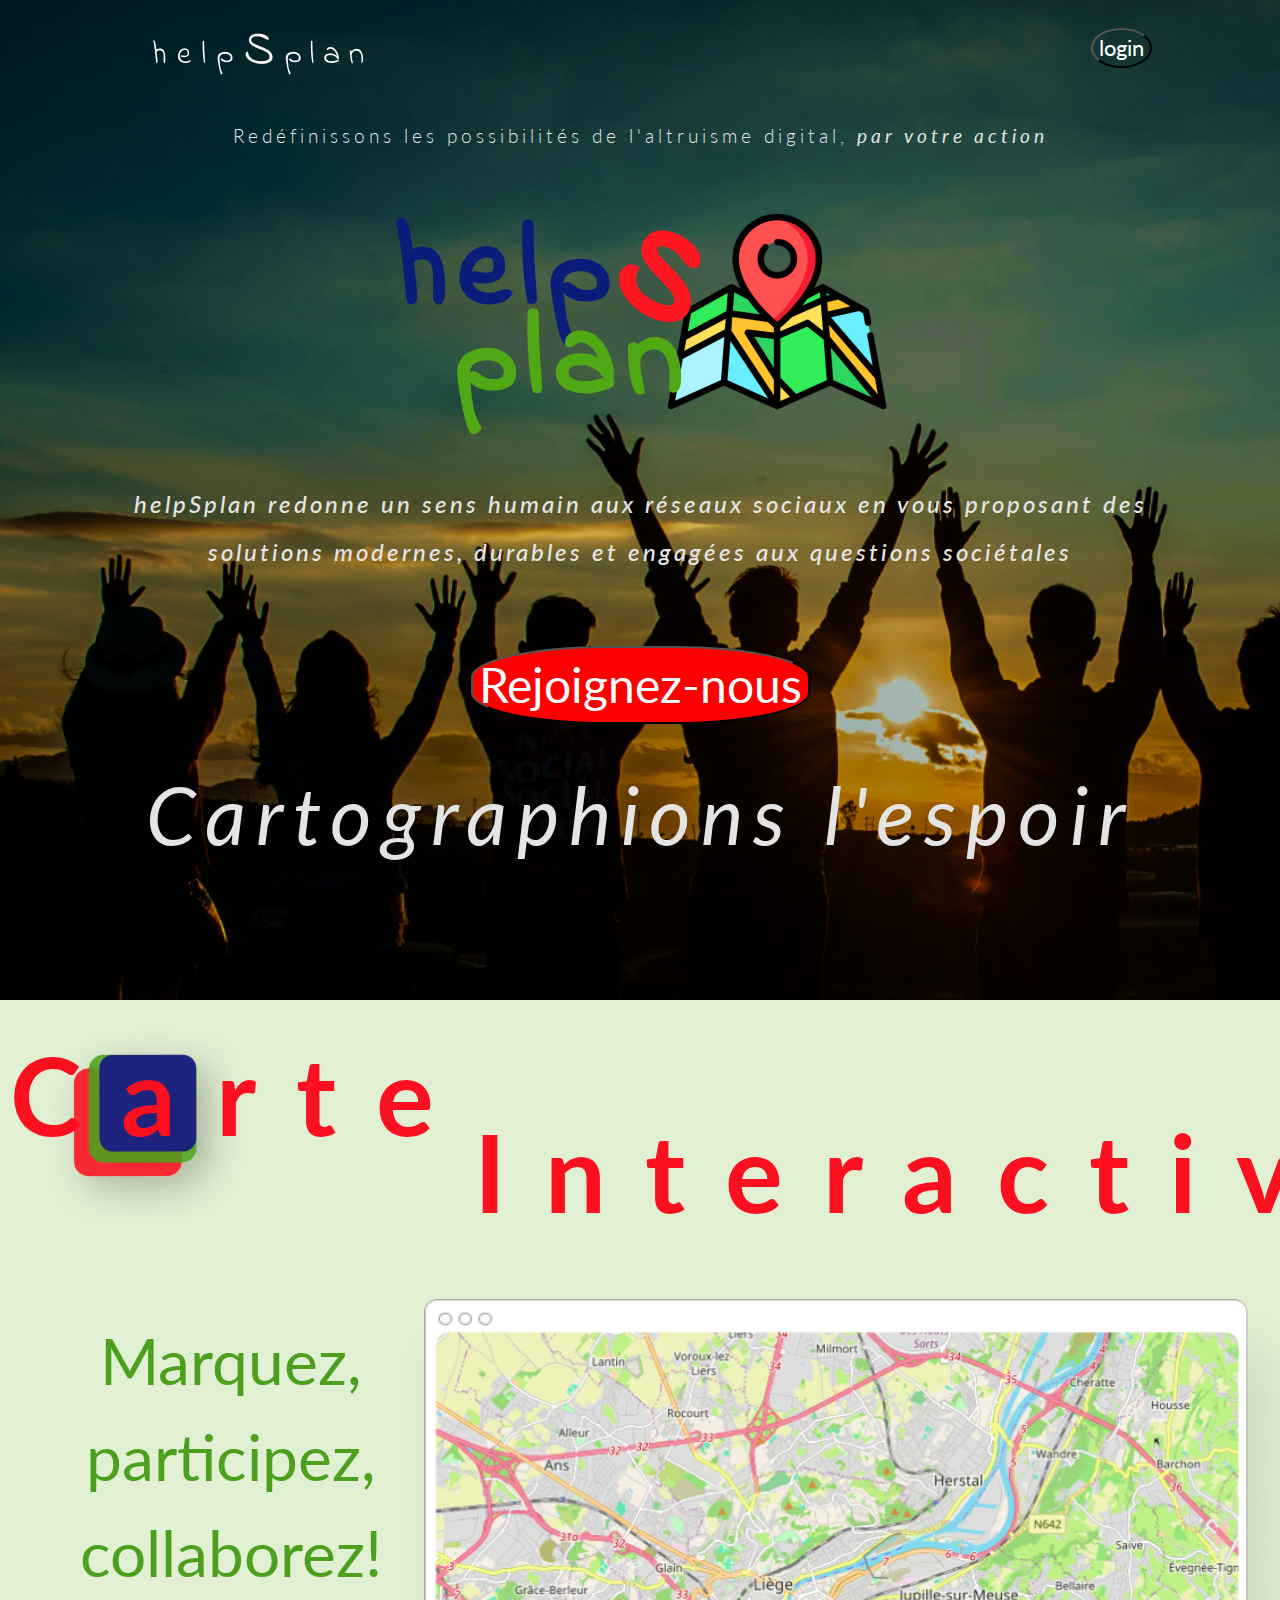
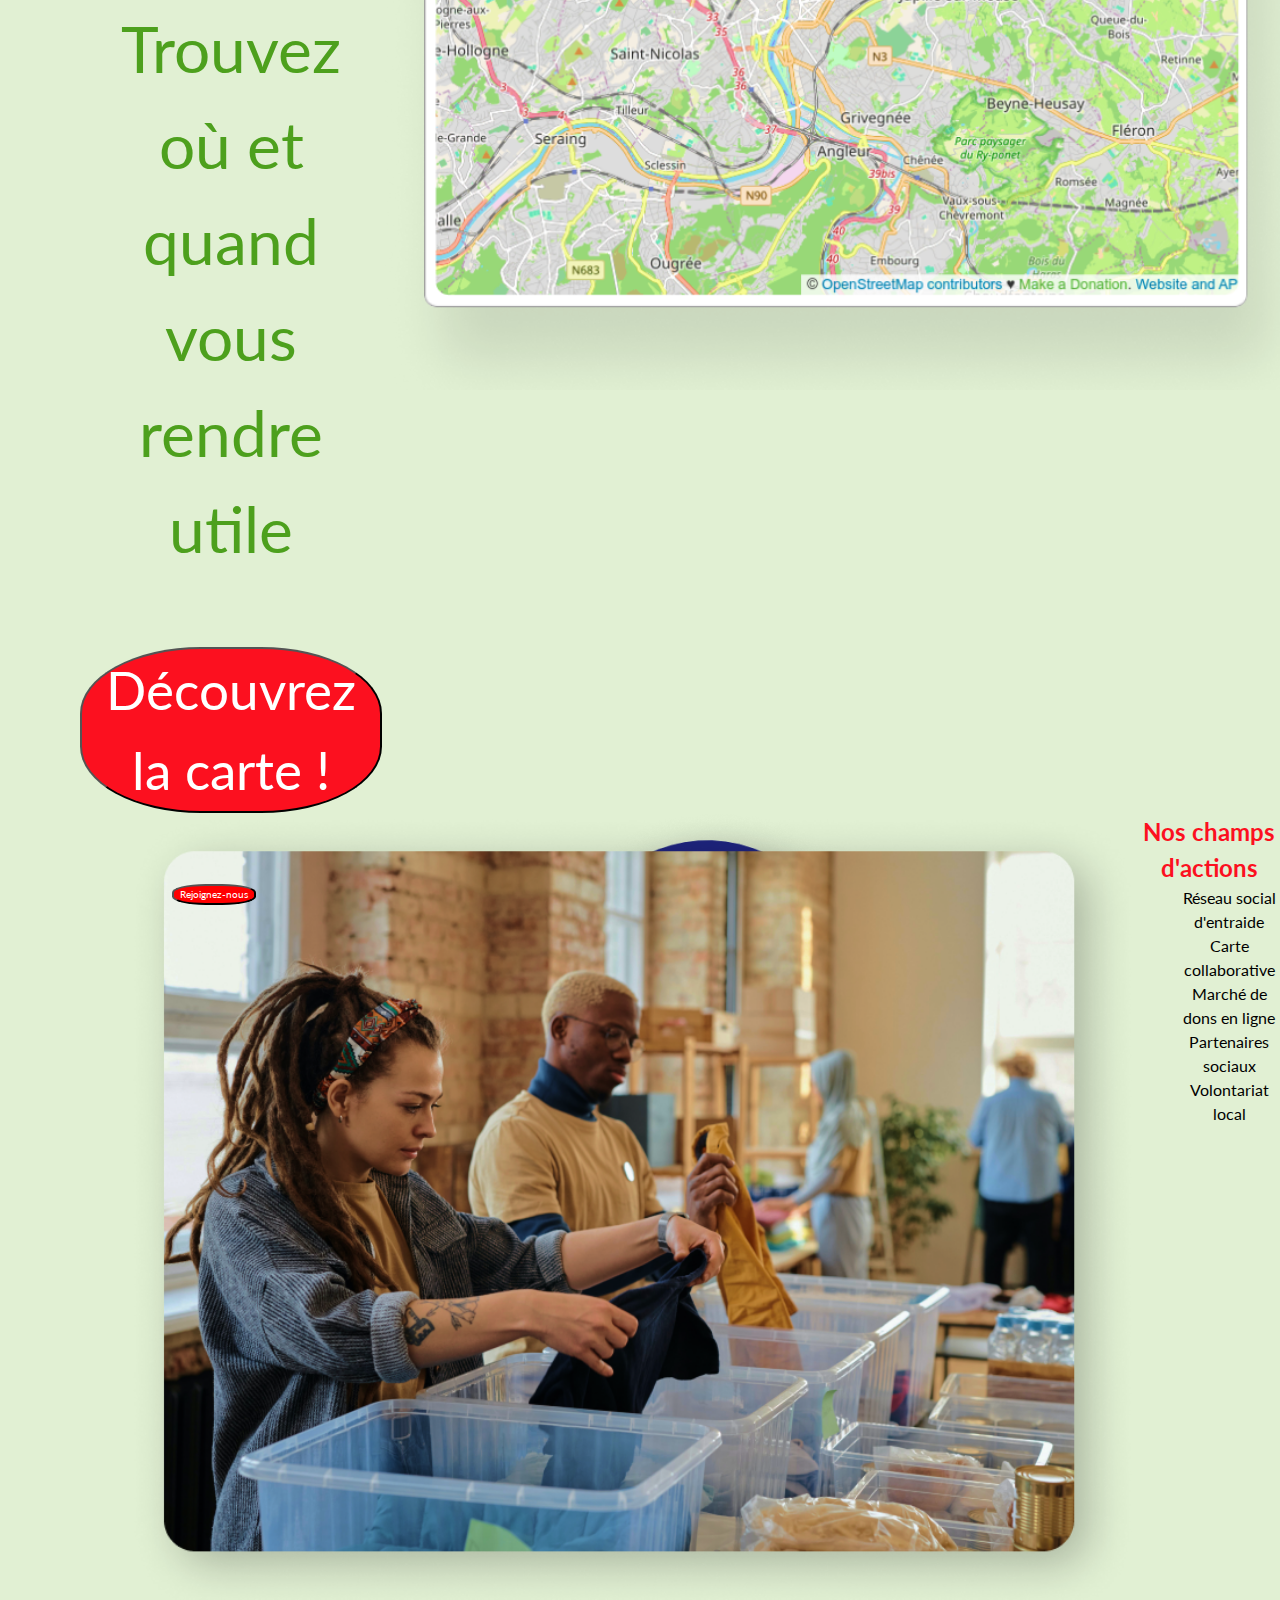
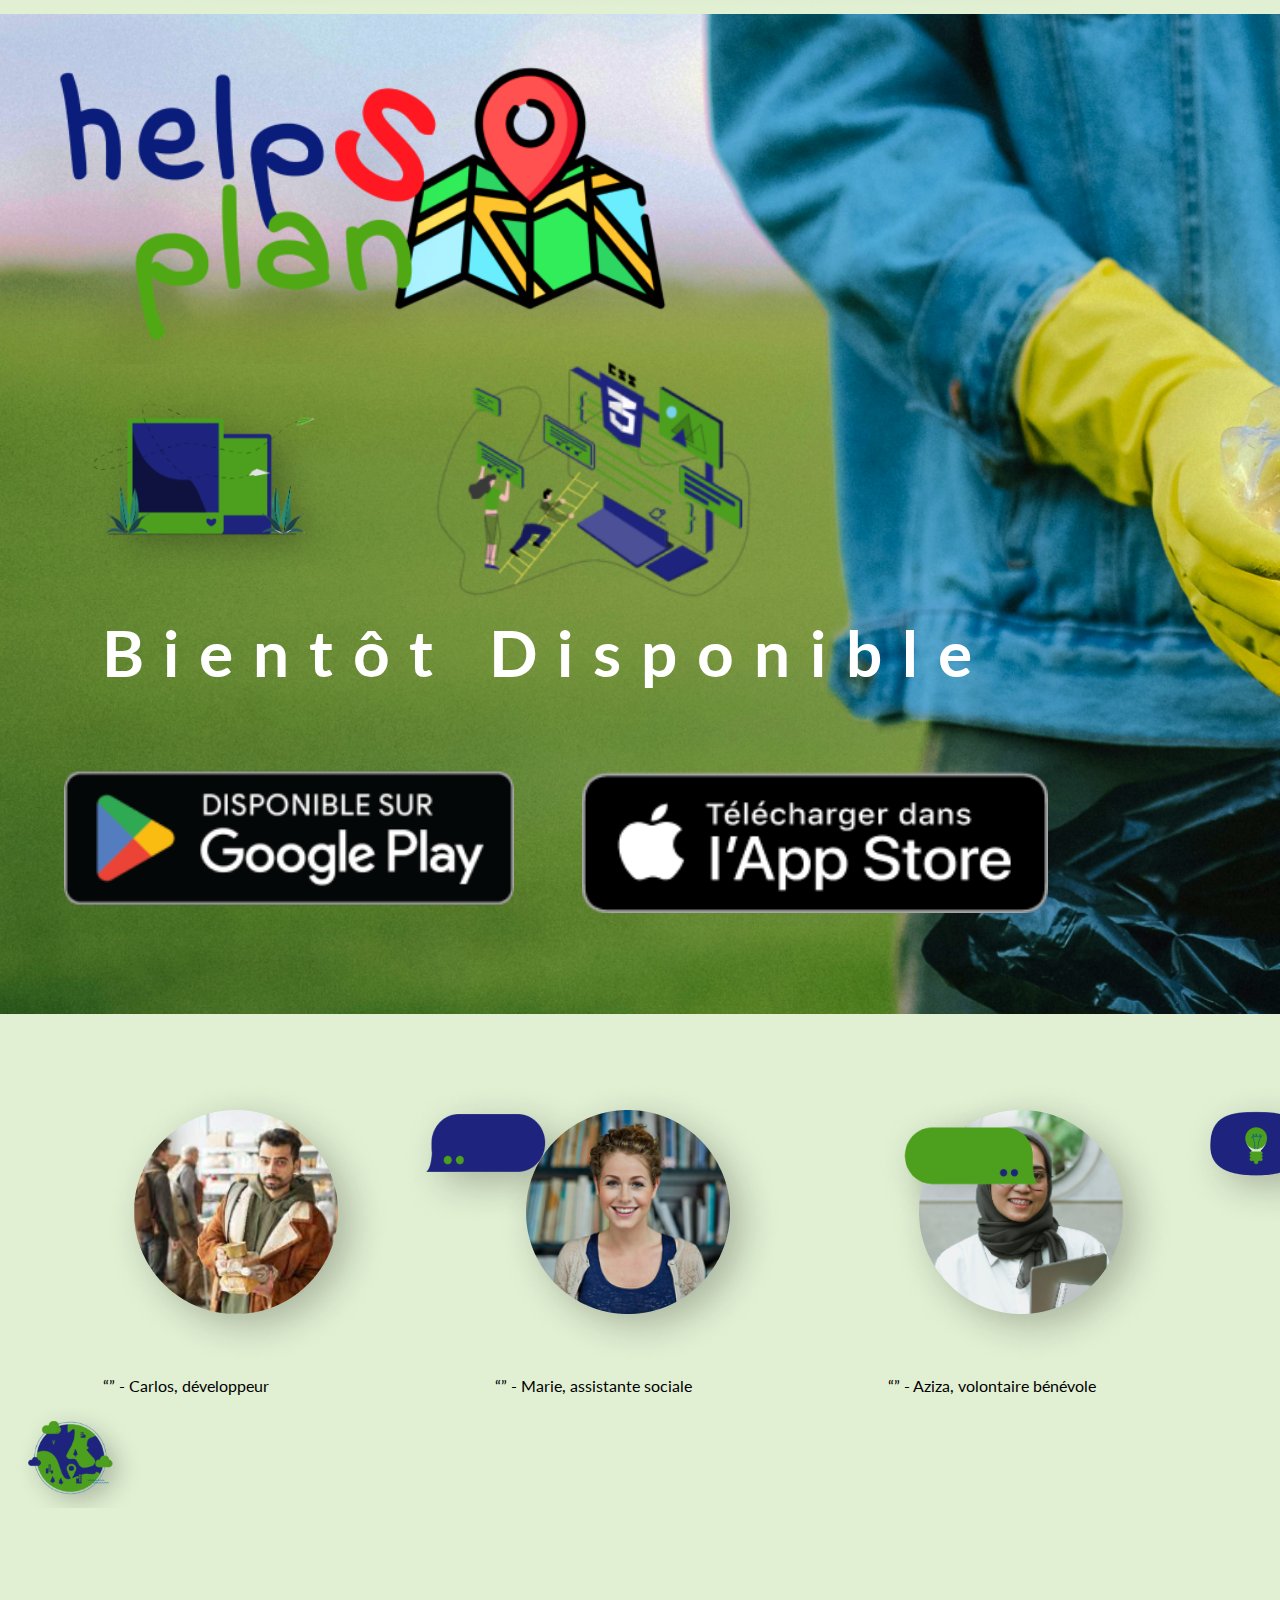
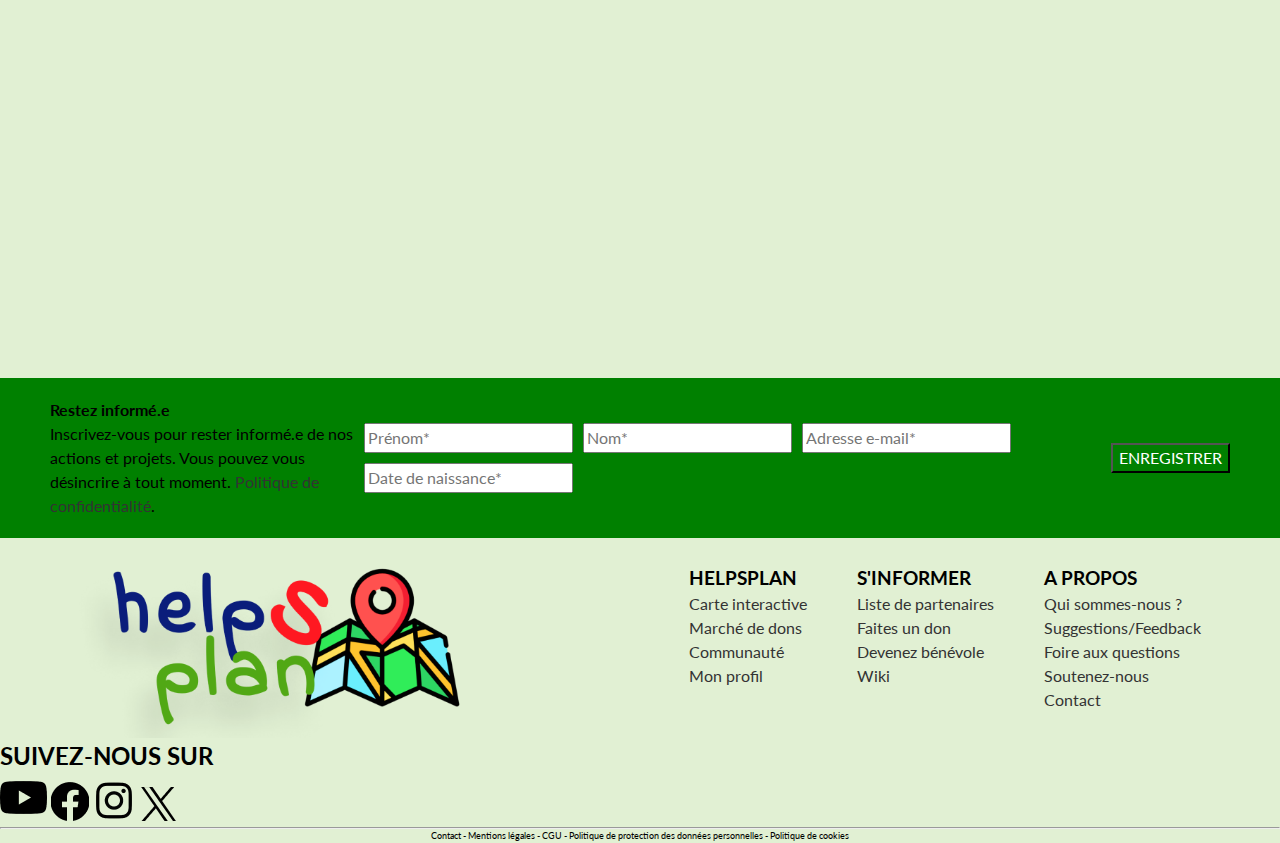
==== index.html @ 1e0558e2 "2eme commit" ====
<!DOCTYPE html>
<html lang="en">
<head>
    <meta charset="UTF-8">
    <meta name="viewport" content="width=device-width, initial-scale=1.0">
    <title>Page d'accueil</title>
    <link rel="preconnect" href="https://fonts.googleapis.com">
<link rel="preconnect" href="https://fonts.gstatic.com" crossorigin>
<link href="https://fonts.googleapis.com/css2?family=Lato:ital,wght@0,100;0,300;0,400;0,700;0,900;1,100;1,300;1,400;1,700;1,900&display=swap" rel="stylesheet">
    <link rel="stylesheet" href="style.css">
</head>
<body>
    <header>
        <section class="container">
            <nav class="navheader">
                <div class="text_logo"> <img src="./images/helpSplanExport logo transparent.png" alt=""></div>
                <div class="icon_and_button">
                    <!--
                        <i>
                        <svg id="profilicon" width="24" height="21" viewBox="0 0 24 21" fill="none" xmlns="http://www.w3.org/2000/svg">
                            <path d="M11.9424 12.6438C12.9903 12.6438 13.8768 12.3336 14.602 11.7133C15.3272 11.093 15.6897 10.3324 15.6897 9.43141C15.6897 8.53048 15.3298 7.76242 14.6099 7.12723C13.8899 6.49205 13.0061 6.17446 11.9582 6.17446C10.9103 6.17446 10.0238 6.48979 9.29867 7.12045C8.57349 7.75111 8.21091 8.51691 8.21091 9.41784C8.21091 10.3188 8.57085 11.0817 9.29075 11.7065C10.0107 12.3314 10.8946 12.6438 11.9424 12.6438ZM3.03861 18.95C4.17053 17.8375 5.50728 16.9601 7.04887 16.3176C8.59045 15.6752 10.2243 15.354 11.9503 15.354C13.6763 15.354 15.3102 15.6752 16.8518 16.3176C18.3933 16.9601 19.7301 17.8375 20.862 18.95C21.1144 18.95 21.3231 18.8706 21.4881 18.7116C21.6532 18.5527 21.7357 18.3645 21.7357 18.147V2.80678C21.7357 2.57257 21.6483 2.38018 21.4736 2.22962C21.2989 2.07905 21.0756 2.00377 20.8038 2.00377H3.09688C2.82507 2.00377 2.6018 2.07905 2.42706 2.22962C2.2523 2.38018 2.16492 2.57257 2.16492 2.80678V18.147C2.16492 18.3645 2.24744 18.5527 2.41248 18.7116C2.5775 18.8706 2.78621 18.95 3.03861 18.95ZM3.09688 19.871C2.53529 19.871 2.04541 19.6909 1.62723 19.3306C1.20908 18.9702 1 18.5481 1 18.0642V2.80678C1 2.32287 1.20908 1.90077 1.62723 1.54046C2.04541 1.18015 2.53529 1 3.09688 1H20.8038C21.3654 1 21.8552 1.18015 22.2734 1.54046C22.6915 1.90077 22.9006 2.32287 22.9006 2.80678V18.0642C22.9006 18.5481 22.6915 18.9702 22.2734 19.3306C21.8552 19.6909 21.3654 19.871 20.8038 19.871H3.09688ZM11.9503 11.64C11.2475 11.64 10.6427 11.4217 10.1359 10.9851C9.6292 10.5484 9.37582 10.0231 9.37582 9.40913C9.37582 8.79515 9.6292 8.26984 10.1359 7.83319C10.6427 7.39657 11.2475 7.17826 11.9503 7.17826C12.6531 7.17826 13.2579 7.39657 13.7647 7.83319C14.2714 8.26984 14.5248 8.79515 14.5248 9.40913C14.5248 10.0231 14.2714 10.5484 13.7647 10.9851C13.2579 11.4217 12.6531 11.64 11.9503 11.64ZM4.89959 18.8672H19.0301C18.1021 18.0525 17.026 17.4306 15.8019 17.0015C14.5777 16.5723 13.2939 16.3578 11.9503 16.3578C10.6068 16.3578 9.32291 16.5723 8.09877 17.0015C6.87462 17.4306 5.80823 18.0525 4.89959 18.8672Z" fill="#4DA01D" stroke="#4DA01D" stroke-width="0.5"/>
                            </svg>
                    </i>
                    -->
                    <button type="submit" id="login">login</button>
                </div>
            </nav>
                <div class="paraglogo">
                    <p id="citation1">Redéfinissons les possibilités de l'altruisme digital, <b><i>par votre action</i></b> </p>
                    <div class="logohead"><img src="./images/Logo 3 1.png" alt="logo"></div>
                    <p id="citation2"><i>helpSplan redonne un sens humain aux réseaux sociaux en vous proposant des<br> solutions modernes, durables et engagées aux questions sociétales</i></p>
                    <button class="CTA" type="submit">Rejoignez-nous</button>
                    <h1 id="slogan"><i>Cartographions l'espoir</i></h1>
            </div>
        </section>
    </header>
    <main>
        <section id="section-carte">
            <div class="carte-titre">
                <img id="shape" src="./images/shape-028 1.png" alt="shape">
                    <h2 id="carte">Carte </h2>
                    <h2 id="inter">Interactive</h2></div>
            <div id="intercarte">
                <div id="textecarte">
                    <p>Marquez, participez, collaborez!</p>
                    <p>Trouvez où et quand vous rendre utile</p>
                    <a href="./Carte interactive/index.html"><button id="inscription" class="CTA" type="submit">Découvrez la carte !</button></a></div>
                        <img id="cartenav" src="./images/carte.png" alt="carte"></div></section>
        <section id="actionbox">
            <div id="actionimg">
                <img id="imgvolont" src="./images/pexels-julia-m-cameron-6994833 1.png" alt="">
                <img id="shap" src="./images/shape-020 1.png" alt="">
                        <button class="CTA" id="volonbutton" type="submit">Rejoignez-nous</button></div>
            <div id="actionlist">
                <h2 id="titreaction">Nos champs d'actions</h2>
                    <ul id="listeaction">
                        <li>Réseau social d'entraide</li>
                        <li>Carte collaborative</li>
                        <li>Marché de dons en ligne</li>
                        <li>Partenaires sociaux</li>
                        <li>Volontariat local</li></ul></div></section>
        <section id="bouteille">
                <img id="logohelp" src="./images/Logo 3 1.png" alt=""><br>
                <img class="logoapp" src="./images/ipad-4 1.png" alt="">
                <img class="logoapp" src="./images/computer-17 1.png" alt=""><br>
                <p id="textapp"><b>bientôt disponible</b></p><br>
                <img class="appstore" src="./images/google-play-badge 1.png" alt="">
                <img class="appstore" src="./images/Download_on_the_App_Store_Badge_FR_RGB_blk_100517 1.png" alt="">
        </section>
        <section id="retours">
            <div id="contain1">
            <div id="carlos"><img src="./images/Présentation Persona Profil Utilisateur Professionnel Dégradés en Bleu Clair et Blanc 1.png" alt="">
                <img class="bulle" src="./images/chat-bubble-07 1.png" alt="">
                <p>“” - Carlos, développeur</p></div>
            <div id="marie"><img src="./images/Présentation Persona Profil Utilisateur Professionnel Dégradés en Bleu Clair et Blanc 2.png" alt="">
                <img class="bulle" src="./images/chat-bubble-07 2.png" alt="">
                <p>“” - Marie, assistante sociale</p></div>
            <div id="aziza"><img src="./images/Présentation Persona Profil Utilisateur Professionnel Dégradés en Bleu Clair et Blanc 3.png" alt="">
                <img class="bulle" src="./images/chat-bubble-12 1.png" alt="">
                <p>“” - Aziza, volontaire bénévole</p></div>
            </div>
            <div id="contain2">
                <img id="worldlogo" src="./images/location-4 1.png" alt="">
            </div>
        </section>
        <section class="newsletter">
            <div class="inform">
                <h4>Restez informé.e</h4>
                <p>Inscrivez-vous pour rester informé.e de nos actions et projets.
                    Vous pouvez vous désincrire à tout moment. <a href="">Politique de confidentialité</a>.
                </p>
            </div>
            <form>
                <div class="formdisp">
                    <input type="text" placeholder="Prénom*" >
                    <input type="text" placeholder="Nom*">
                    <input type="email" placeholder="Adresse e-mail*">
                    <input type="text" placeholder="Date de naissance*">
                </div>
                    
                <button type="submit" id="enregistrer">ENREGISTRER</button>
              </form>
        </section>
    </main>
    <footer>
        <div class="foot-header">
            <img class="foot-logo" src="./images/Logo 3 1.png" alt="logo">
            <span class="footlist">
                <ul>
                    <li><h3>HELPSPLAN</h3></li>
                    <li><a href="./Carte interactive/index.html">Carte interactive</a></li>
                    <li><a href="">Marché de dons</a></li>
                    <li><a href="">Communauté</a></li>
                    <li><a href="">Mon profil</a></li>
                </ul>
                <ul>
                    <h3>S'INFORMER</h3>
                    <li><a href="">Liste de partenaires</a></li>
                    <li><a href="">Faites un don</a></li>
                    <li><a href="">Devenez bénévole</a></li>
                    <li><a href="">Wiki</a></li>
                </ul>
                <ul id="apropos">
                    <h3>A PROPOS</h3>
                    <li><a href="">Qui sommes-nous ?</a></li>
                    <li><a href="">Suggestions/Feedback</a></li>
                    <li><a href="">Foire aux questions</a></li>
                    <li><a href="">Soutenez-nous</a></li>
                    <li><a href="">Contact</a></li>
                </ul>
            </span>
        </div>
        <div class="footer-media">
            <h2>SUIVEZ-NOUS SUR</h2>
            <img src="./images/image 4.png" alt="">
            <img src="./images/image 5.png" alt="">
            <img src="./images/image 6.png" alt="">
            <img src="./images/image 7.png" alt="">
        </div>
        <hr>
        <div class="confid">
            <p>Contact - Mentions légales - CGU -
                Politique de protection des données personnelles -
                Politique de cookies</p>

        </div>
    </footer>
</body>
</html>
---- style.css ----
*, *::before, *::after {
    box-sizing: border-box;
  }
  * {
    margin: 0 0;
  }
  body {
    line-height: 1.5;
    -webkit-font-smoothing: antialiased;
    background-color: rgba(192, 224, 162, 0.48);
  }
  input, button, textarea, select {
    font: inherit;
  }
  p, h1, h2, h3, h4, h5, h6 {
    overflow-wrap: break-word;
  }
  #root, #__next {
    isolation: isolate;
  }
/* Colors : FC101F (red) 1E247D (blue) 4DA01D (green) */

*{
    font-family: Lato;
    }

header {
    width:100%;
   ;
    

}
    .container {
    max-width: 100%;
    background-image: url("./images/pexels-min-an-853168 1.png");
    margin: 0,0;
    position: relative;
    
    background-repeat: no-repeat;
    background-size:cover;
    max-width: 100%;
    height: 1000px
    
}
    .navheader{
        display: flex;
        justify-content: space-between;
        margin: 0 10%;
        
    }
    .navheader{
        text-align: center;
        align-items: center;
     }

        .text_logo {
            float: left;
            align-items: center;
            text-align: center;
            padding-top: 15px;
        }
        .icon_and_button {
            float: right;
            text-align: center;
             
        }
        #login{
            font-size: 140%;
            color: white;
            background-color: rgba(0, 0, 0, 0);
            border-radius: 50%;
            padding: 30px, 20px;
        }

    .paraglogo{
        
        text-align: center; 
        color: rgb(228, 228, 228);
    }
        #citation1{
            margin-top: 2%;
            font-weight: 300;
            font-size: 120%;
            letter-spacing: 4px;

        }
        .logohead {
            margin: 20px;
        }
        #citation2{
            margin: 50px, 10px;
            font-size: 150%;
            font-weight: 600;
            text-align: center;
            font-weight: 500;
            letter-spacing: 3px;
            line-height: 2;
            text-shadow: #000000;
        ;}
        .CTA{
            margin-top: 70px;
            color: rgb(255, 255, 255);
            background-color: red;
            font-size: 300%;
            padding : 10px, 10px;
            border-radius: 40%;

        }
        #slogan{
            margin-top: 30px;
            font-size: 500%;
            font-weight: 400 ;
            letter-spacing: 10px;
        }
main{
    width:100%;
    margin: auto,10%
}
    #section-carte{ 

    }
        .carte-titre {
            display: flex;
            font-size:450%;
            justify-items:center;
            color: #FC101F;
            letter-spacing: 40px;
            font-weight: 800;
            justify-content: space-evenly;
            margin-bottom: 3%;
        }
            #shape{
                position:absolute;
                left: 0;
                padding: 50px,-100px,0,0;
                z-index: -2;
            }
            #carte{
                float: left;
                margin: 40px,20px,20px,45px;
                padding-left: 10px;
                padding-top: 13px;
            }

            #inter{
            float: right;
                margin-top: 90px;
            }
            #cartenav {
                position:static;
                float:right;
                height :700px;
            }
            #intercarte{
                display: flex;
                justify-content: center;
                margin-left: 10%;
             
            }
            #textecarte{
                margin-top: 2%;
                font-size: 400%;
                flex-direction: column;
                text-align: center;
                color: #4DA01D;
            }
            #inscription{
              background-color: #FC101F;
              color: white;
              font-size: smaller;

            }
        #actionbox{
            display: flex;
            height: 800px;
        }
        #actionimg{
            display: flex;
            margin-left: 10%;

        }
            #imgvolont{
                z-index: 0;
                height: 800px;

            }
            #shap{
                position: absolute;
                z-index :-1;
                left: 40%;   
            }
            #volonbutton{
                position:absolute;
                font-size: x-small;
                right: 80%;
                z-index: 1;
            }


        #actionlist{
            float: right;
            flex-direction: column;
            text-align: center;
            justify-content: center;

        }
            #titreaction{
                color: #FC101F;

            }

           #listeaction{

           }


    #bouteille{
        background-image: url(/images/pexels-anna-shvets-5029862\ 1Bouteille\ dechet.png);
        background-repeat: no-repeat;
        position: relative;
        background-repeat: no-repeat;
        background-size:cover;
        max-width: 100%;
        height: 1000px
    }
        #logohelp{
            height:350px;
            margin-bottom: -50px;
        }
        .logoapp{
            margin-top: 3%;
            margin-left: 5%;
            height : 240px
        }
        #textapp{
            margin-left: 8%;
            color: white;
            text-align: left;
            font-size: 400%;
            font-weight: 300 bold ;
            letter-spacing: 20px;
            text-transform: capitalize;
        }
        .appstore{
            margin-top: 3%;
            margin-left: 5%;
            left: 10%;
            height: 150px
        }
    #retours{
        height: 900px;
    }
        #contain1{
            display: flex;
            margin-top: 5%;
            justify-content: space-evenly;
        }
        
            #carlos{
                

            }
            #marie {

            }
            #aziza{

            }
            .bulle{
                position: absolute;
            }
        #contain2{
        justify-content:baseline;
            
        }
            #worldlogo{
                height: 110px;
                justify-items: center;
            }

.newsletter {
    display: flex;
    background-color: green;
    padding: 20px 50px;

    
}
.formdisp{
    display: grid;
    grid-template-columns: 1fr 1fr 1fr; /* Trois colonnes de largeur égale */
    grid-gap: 10px; 

}
form{
    display: flex;
    align-items: center;
}
#enregistrer {
    color: white;
    background-color: green;
    margin-left: 100px;
}
.foot-header{
    margin: auto, 10%;
    display: flex;
    justify-content: space-around;
    align-items: center;

}
ul {
    list-style: none;
    
}
a{
    text-decoration: none; color: #333;
}
.footlist{
    display: flex;
    justify-content: space-around ;
    align-items: start;
    gap: 10px;
    
}

.foot-logo{
    height: 200px;
}

.confid p {
    font-size: xx-small;
    text-align: center;
}

@media only screen and (max-width: 1200px){
    body
}
@media only screen and (min-width: 600px){
    body
}
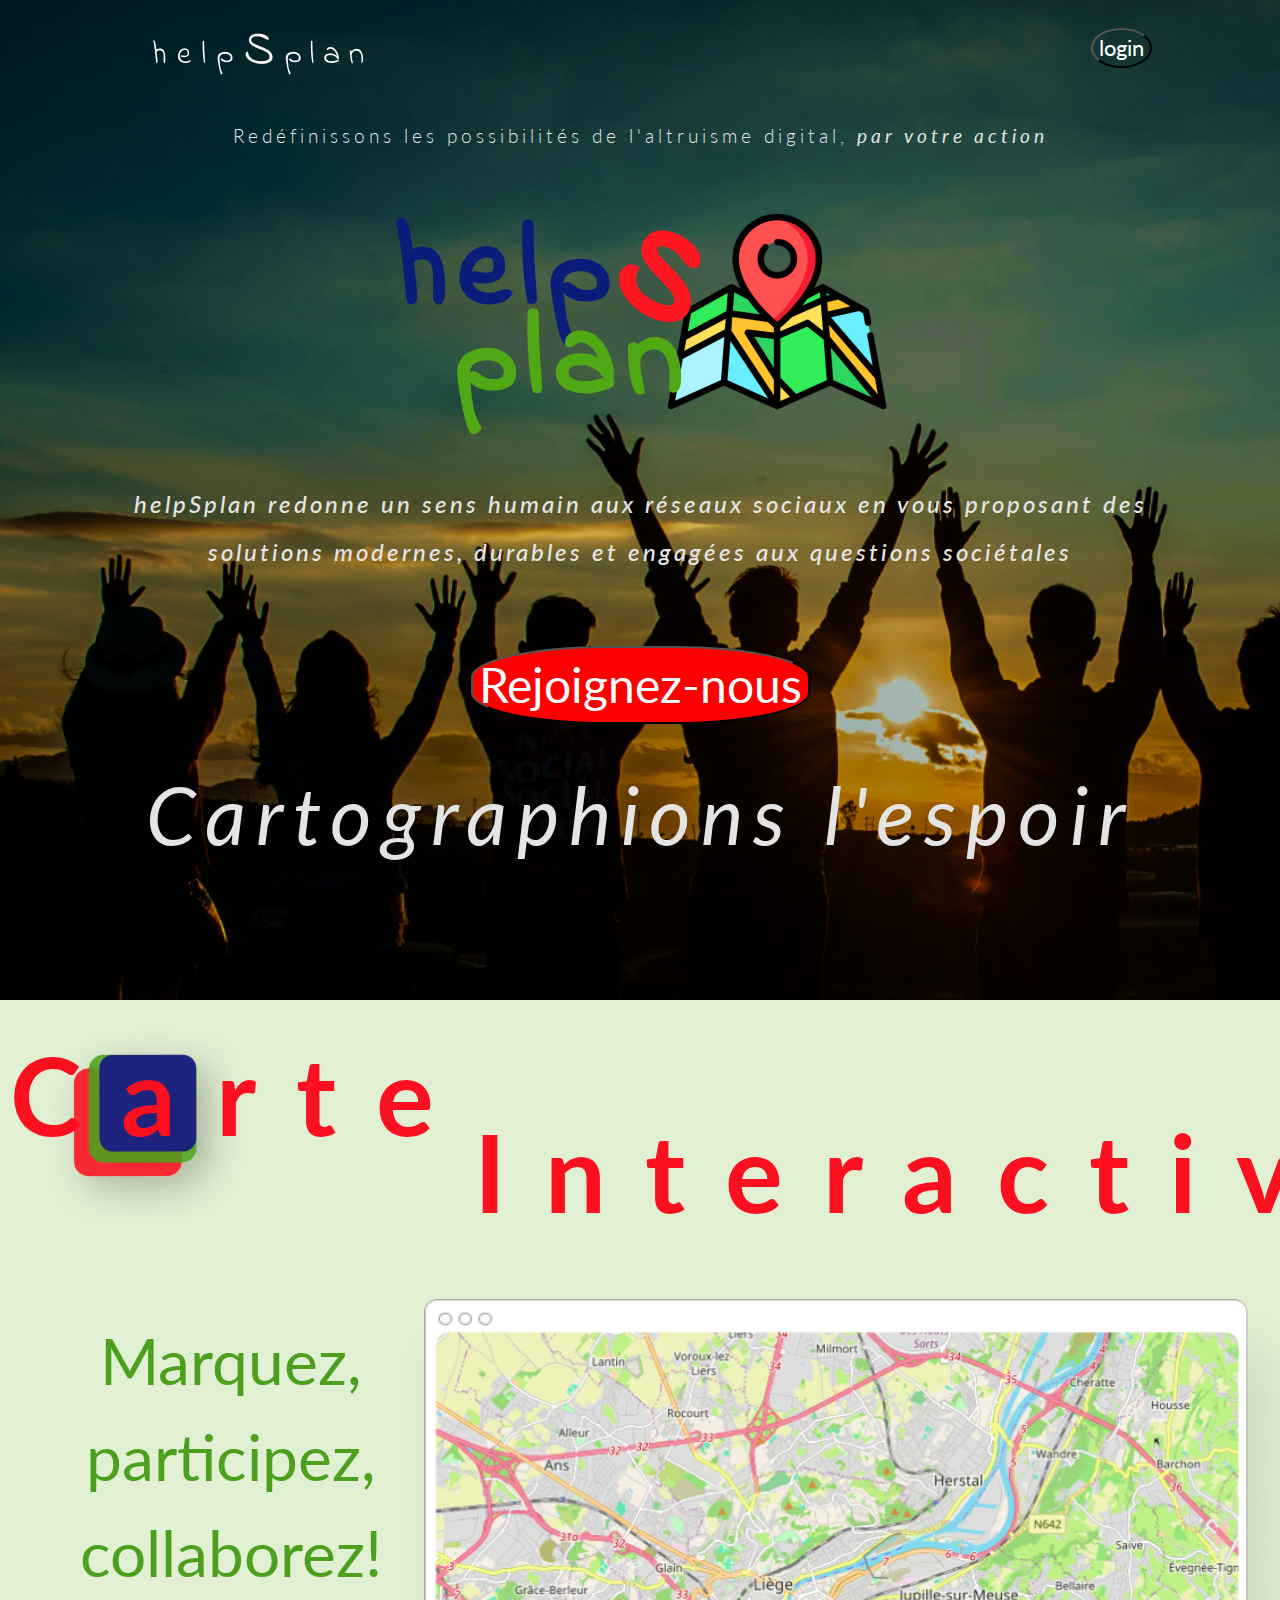
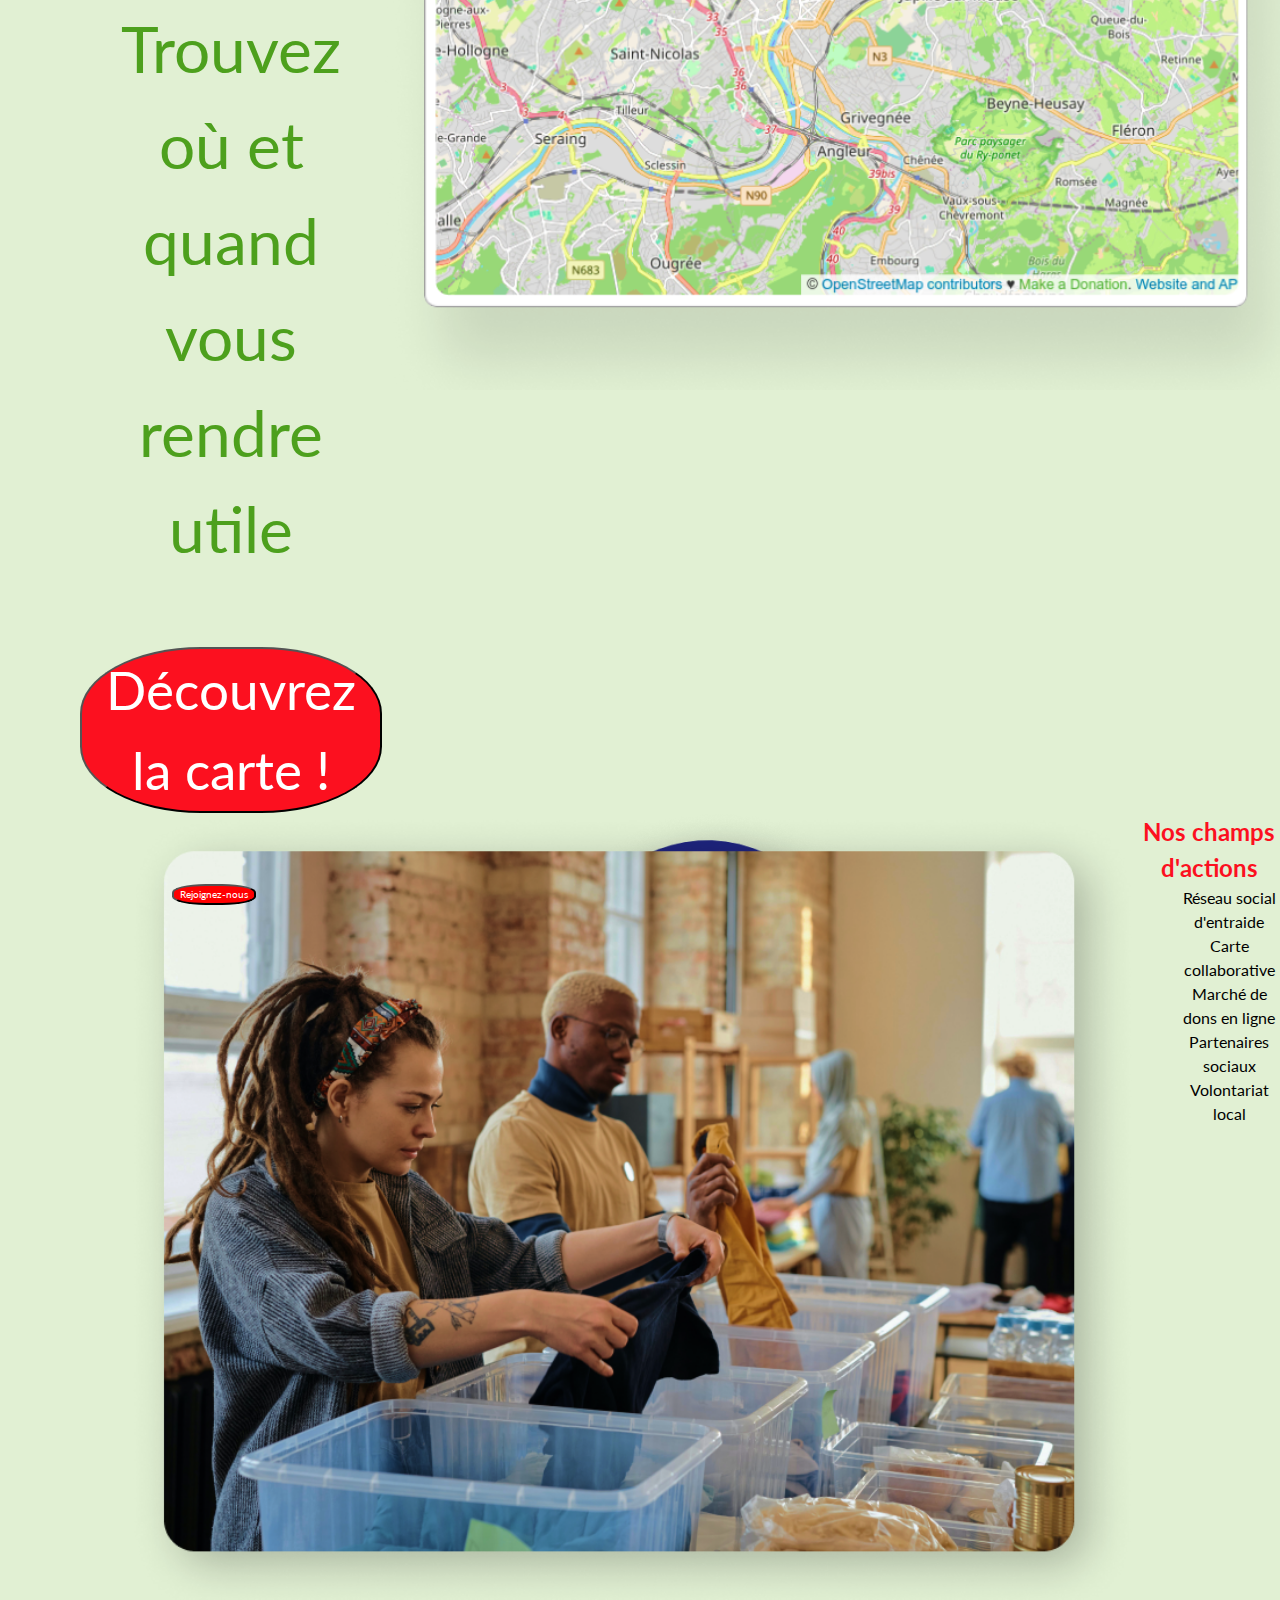
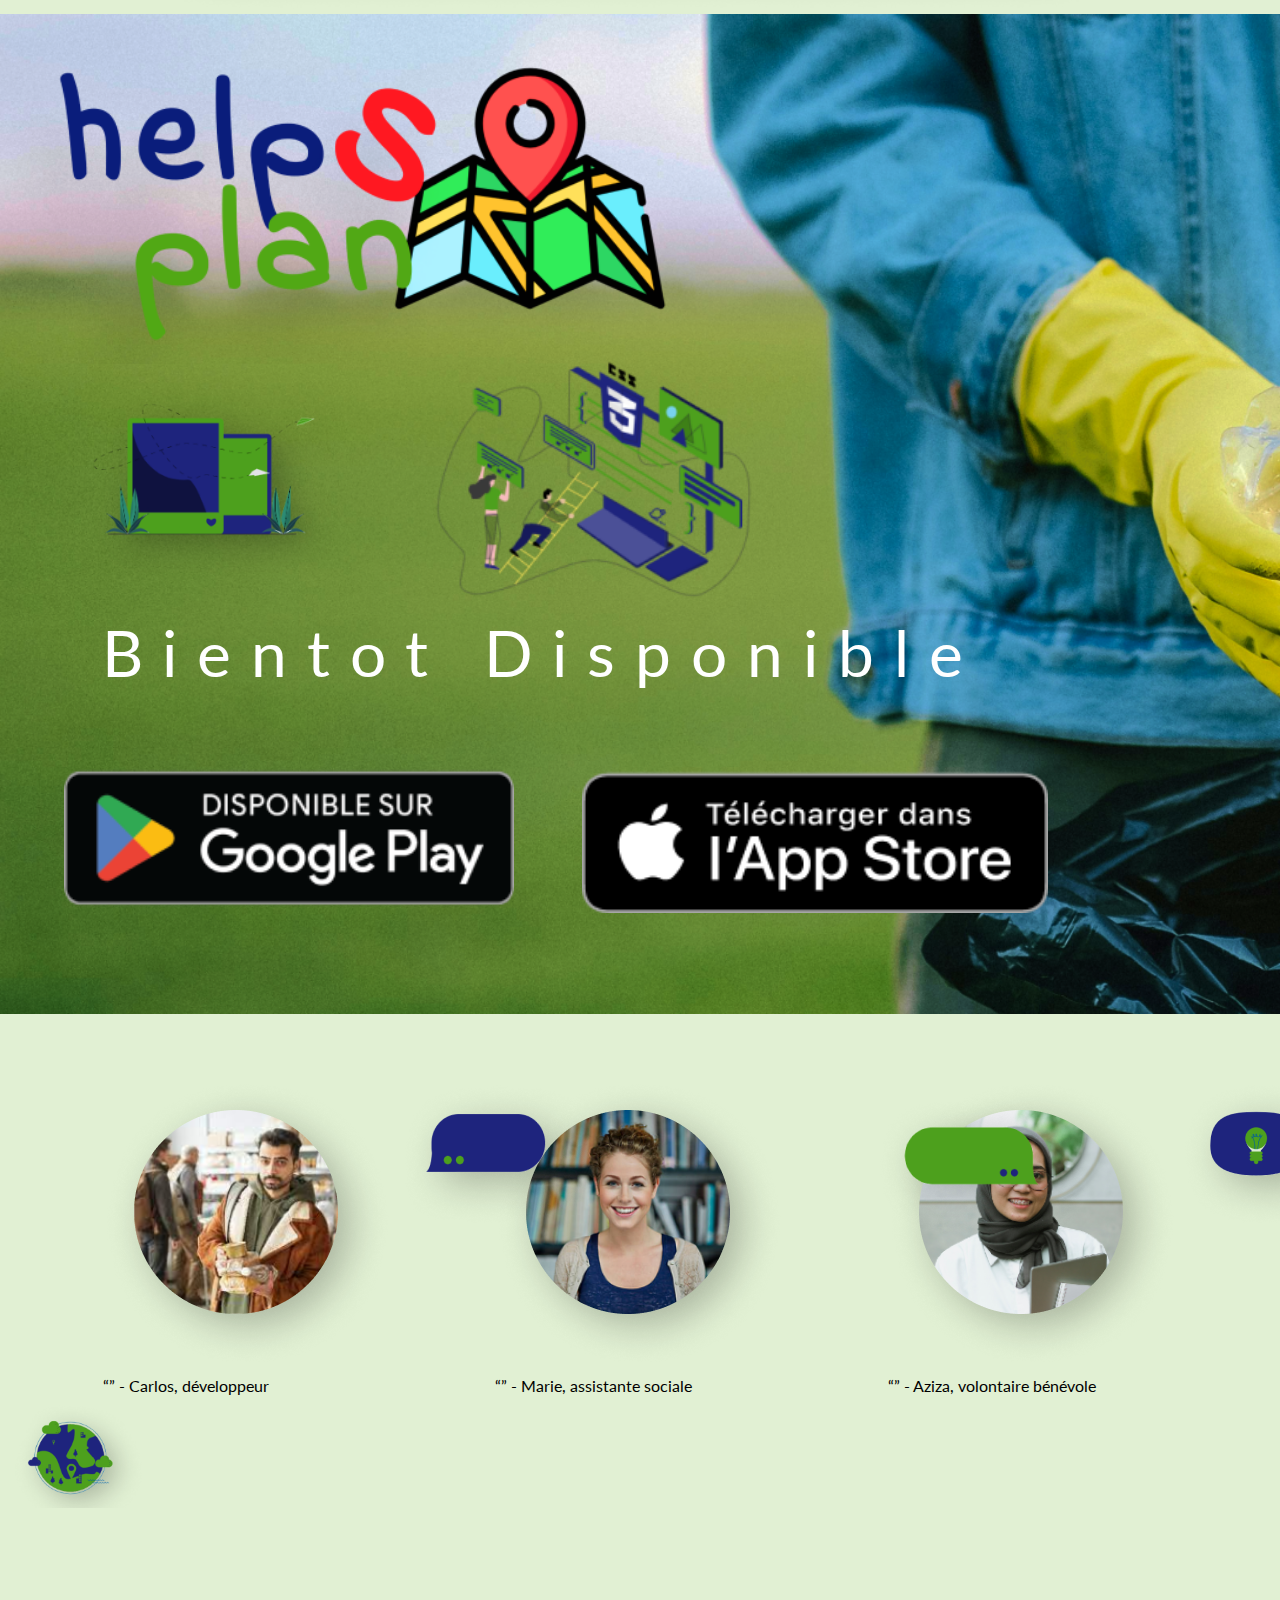
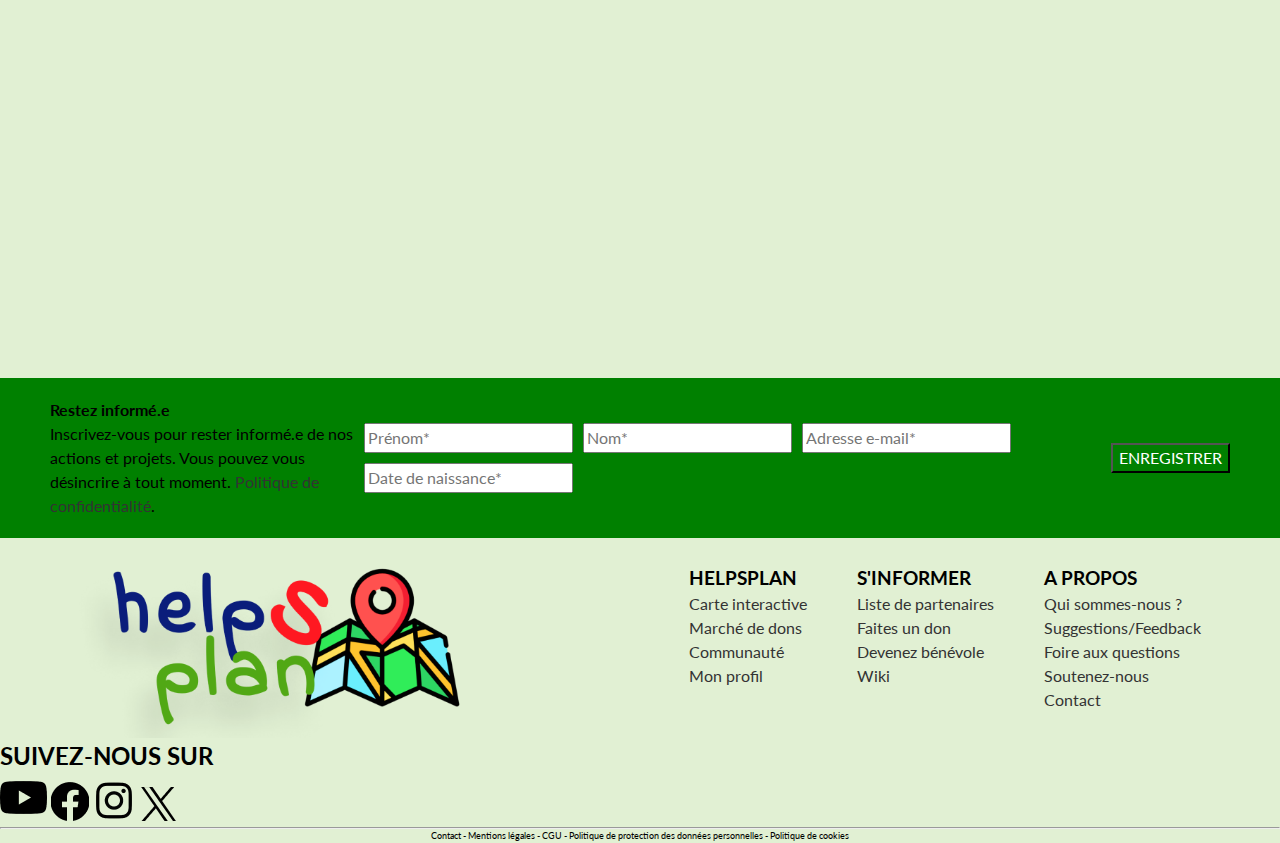
==== commit fd78d916: "Merge pull request #4 from benamanou/benjam2" ====
--- a/index.html
+++ b/index.html
@@ -5,8 +5,8 @@
     <meta name="viewport" content="width=device-width, initial-scale=1.0">
     <title>Page d'accueil</title>
     <link rel="preconnect" href="https://fonts.googleapis.com">
-<link rel="preconnect" href="https://fonts.gstatic.com" crossorigin>
-<link href="https://fonts.googleapis.com/css2?family=Lato:ital,wght@0,100;0,300;0,400;0,700;0,900;1,100;1,300;1,400;1,700;1,900&display=swap" rel="stylesheet">
+    <link rel="preconnect" href="https://fonts.gstatic.com" crossorigin>
+    <link href="https://fonts.googleapis.com/css2?family=Lato:ital,wght@0,100;0,300;0,400;0,700;0,900;1,100;1,300;1,400;1,700;1,900&display=swap" rel="stylesheet">
     <link rel="stylesheet" href="style.css">
 </head>
 <body>
@@ -22,14 +22,14 @@
                             </svg>
                     </i>
                     -->
-                    <button type="submit" id="login">login</button>
+                    <a href="Login/index.html"><button type="submit" id="login">login</button></a>
                 </div>
             </nav>
                 <div class="paraglogo">
                     <p id="citation1">Redéfinissons les possibilités de l'altruisme digital, <b><i>par votre action</i></b> </p>
                     <div class="logohead"><img src="./images/Logo 3 1.png" alt="logo"></div>
                     <p id="citation2"><i>helpSplan redonne un sens humain aux réseaux sociaux en vous proposant des<br> solutions modernes, durables et engagées aux questions sociétales</i></p>
-                    <button class="CTA" type="submit">Rejoignez-nous</button>
+                    <a href="Login/index.html"><button class="CTA" type="submit">Rejoignez-nous</button></a>
                     <h1 id="slogan"><i>Cartographions l'espoir</i></h1>
             </div>
         </section>
@@ -63,10 +63,9 @@
                 <img id="logohelp" src="./images/Logo 3 1.png" alt=""><br>
                 <img class="logoapp" src="./images/ipad-4 1.png" alt="">
                 <img class="logoapp" src="./images/computer-17 1.png" alt=""><br>
-                <p id="textapp"><b>bientôt disponible</b></p><br>
+                <p id="textapp">Bientot disponible</p><br>
                 <img class="appstore" src="./images/google-play-badge 1.png" alt="">
-                <img class="appstore" src="./images/Download_on_the_App_Store_Badge_FR_RGB_blk_100517 1.png" alt="">
-        </section>
+                <img class="appstore" src="./images/Download_on_the_App_Store_Badge_FR_RGB_blk_100517 1.png" alt=""></section>
         <section id="retours">
             <div id="contain1">
             <div id="carlos"><img src="./images/Présentation Persona Profil Utilisateur Professionnel Dégradés en Bleu Clair et Blanc 1.png" alt="">
@@ -77,11 +76,8 @@
                 <p>“” - Marie, assistante sociale</p></div>
             <div id="aziza"><img src="./images/Présentation Persona Profil Utilisateur Professionnel Dégradés en Bleu Clair et Blanc 3.png" alt="">
                 <img class="bulle" src="./images/chat-bubble-12 1.png" alt="">
-                <p>“” - Aziza, volontaire bénévole</p></div>
-            </div>
-            <div id="contain2">
-                <img id="worldlogo" src="./images/location-4 1.png" alt="">
-            </div>
+                <p>“” - Aziza, volontaire bénévole</p></div></div>
+            <div id="contain2"><img id="worldlogo" src="./images/location-4 1.png" alt=""></div>
         </section>
         <section class="newsletter">
             <div class="inform">
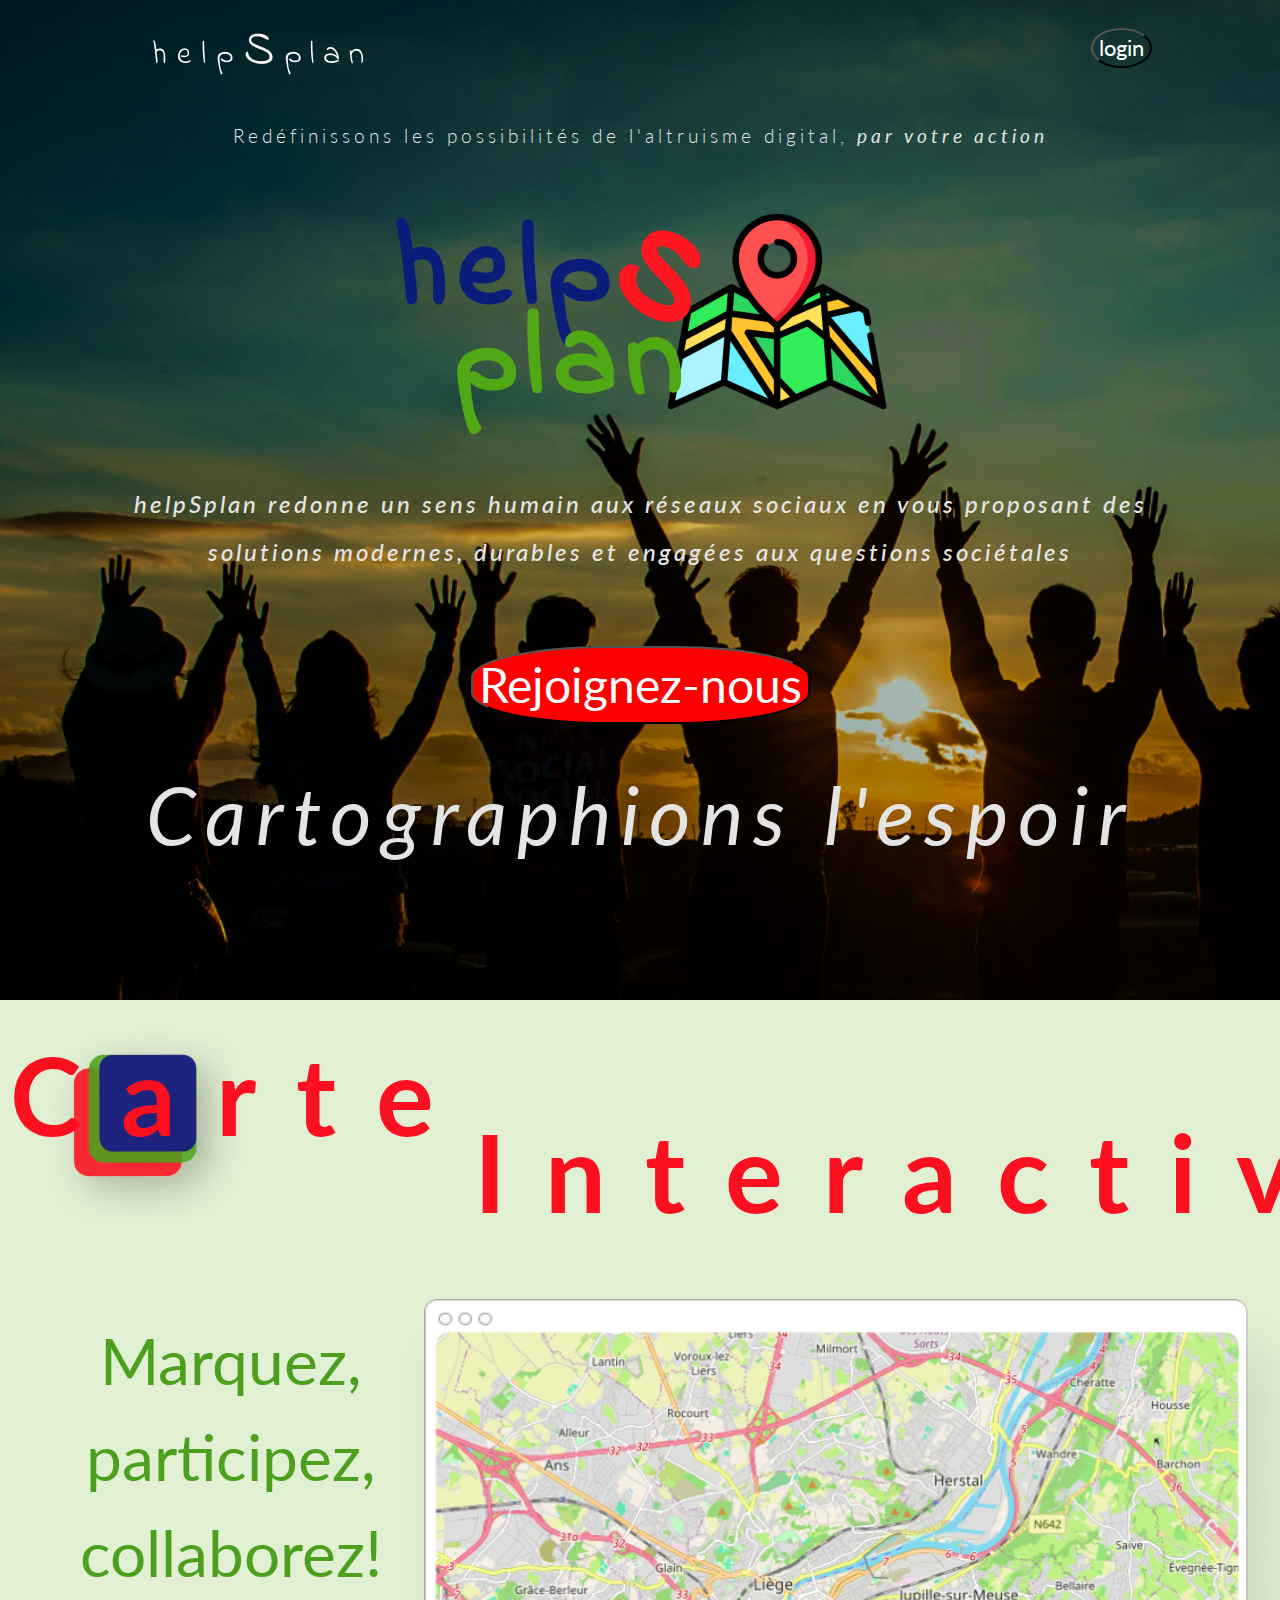
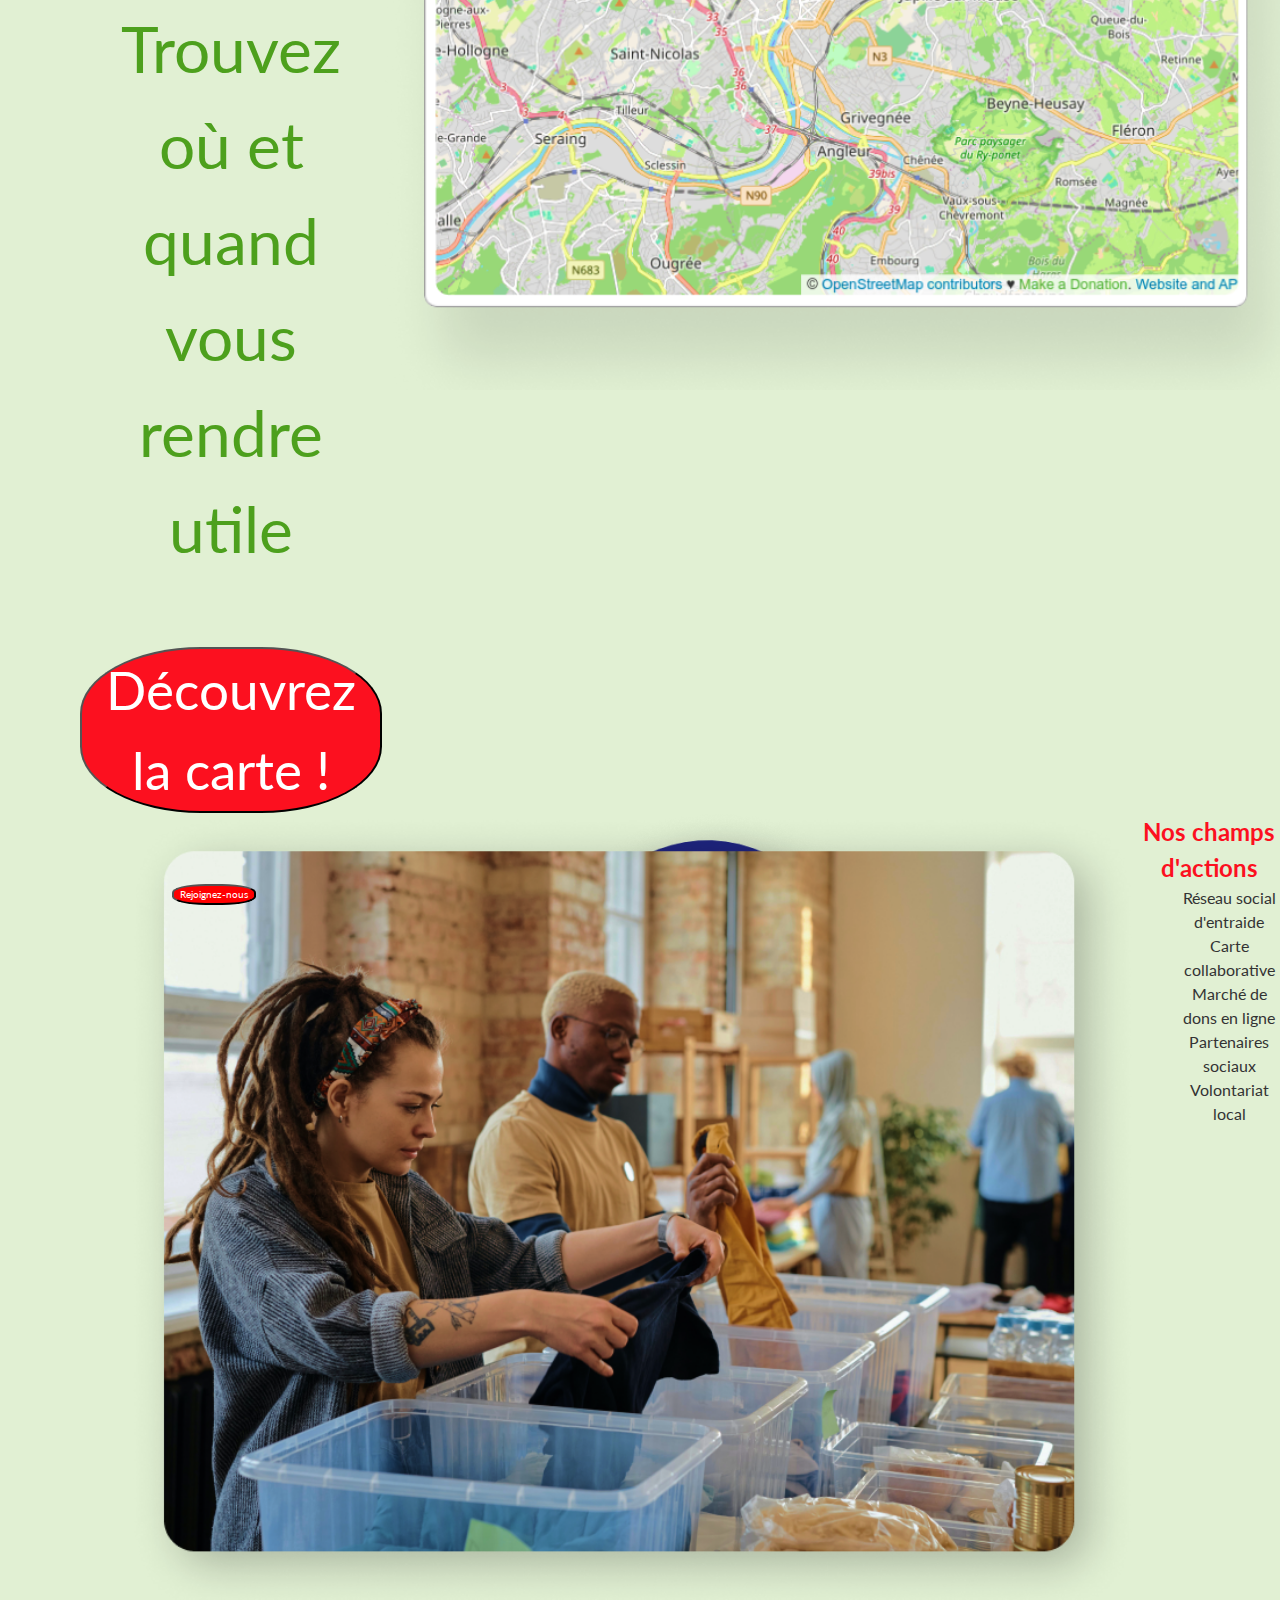
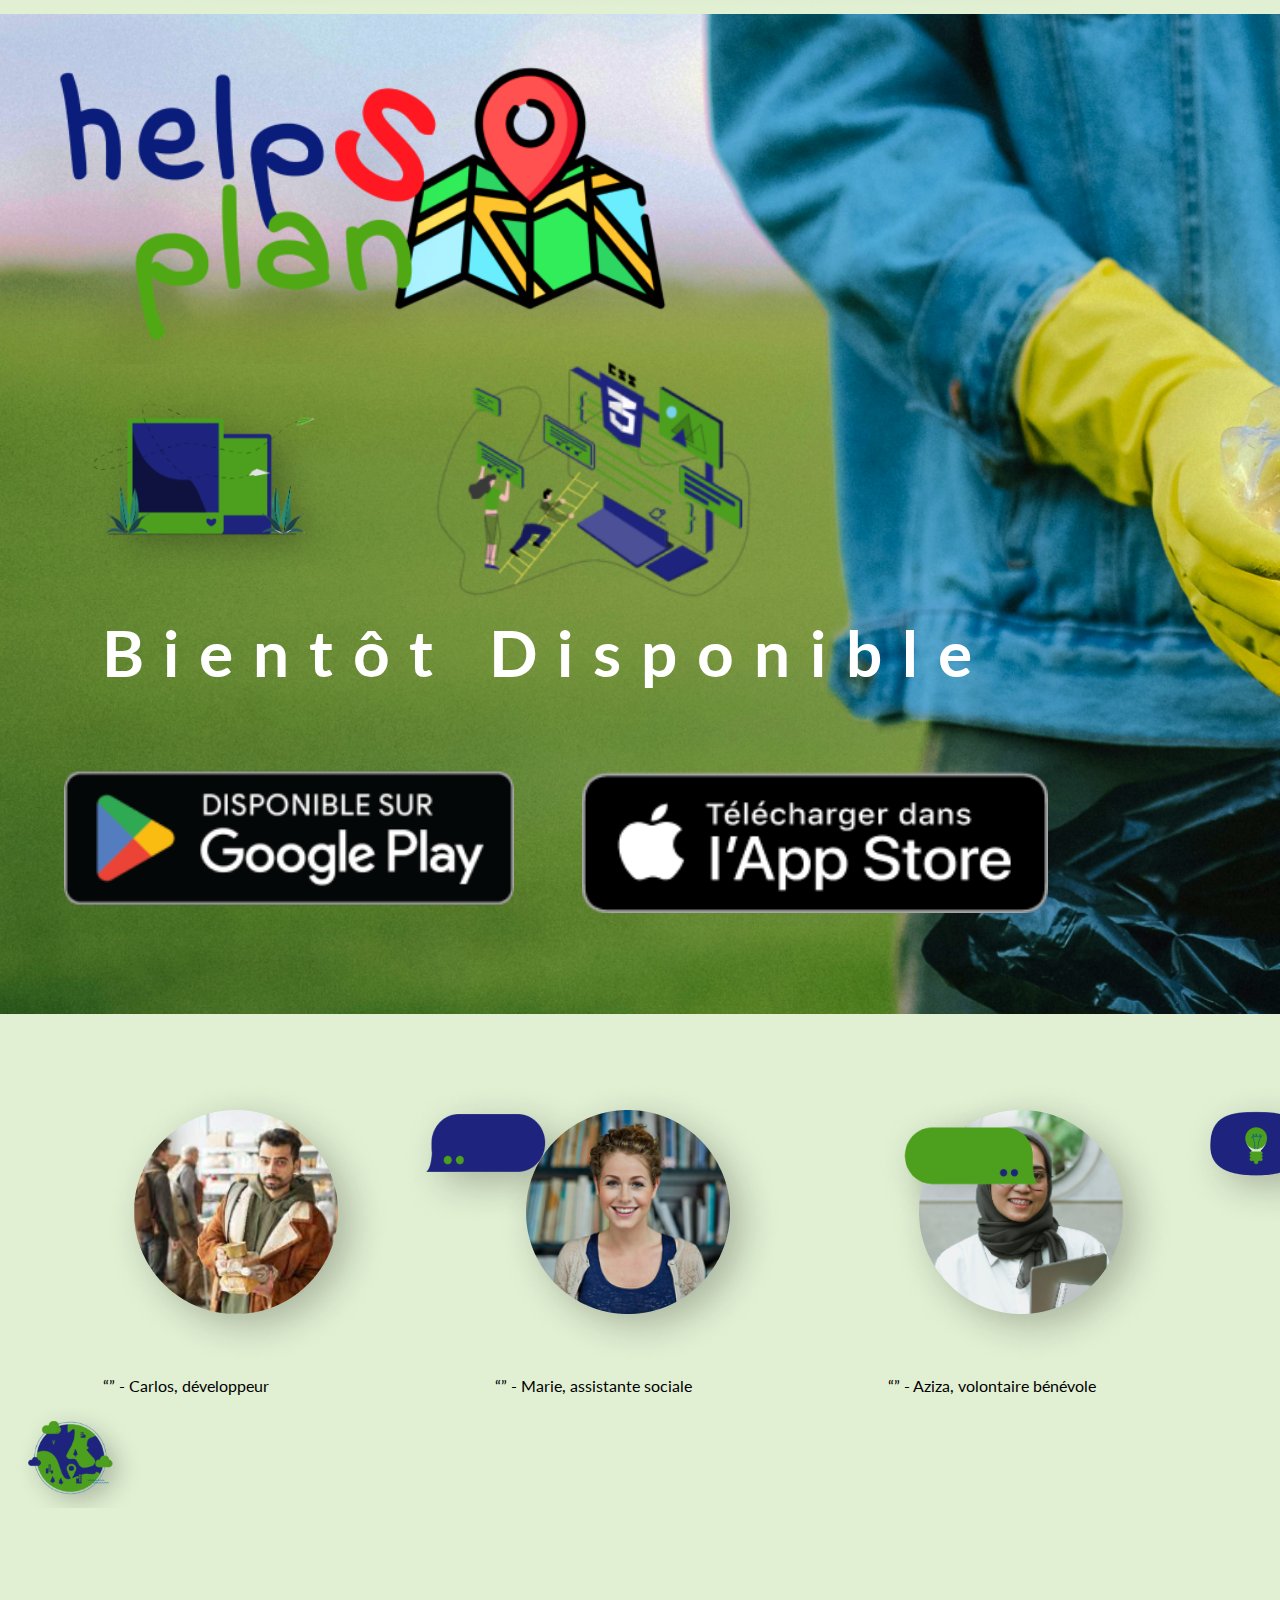
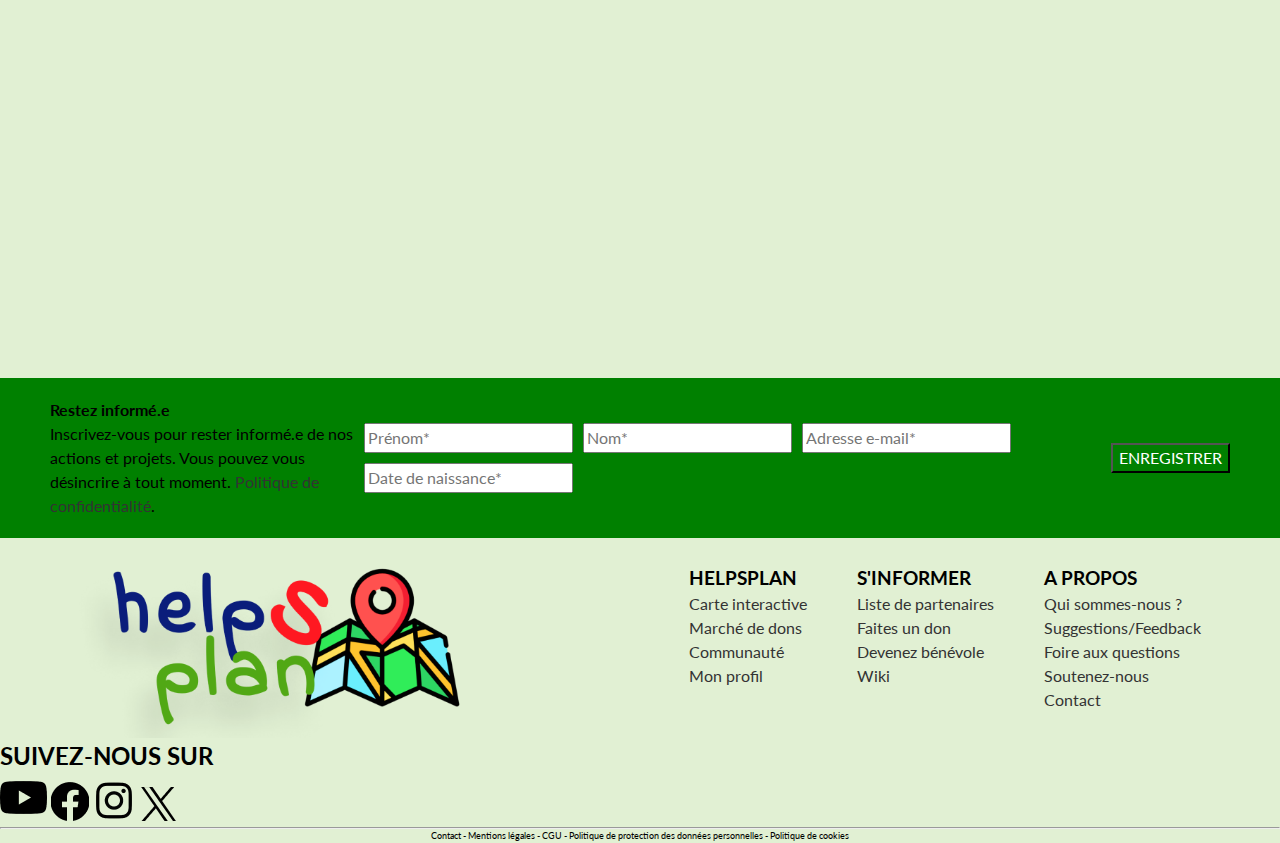
==== commit cb95c3e7: "commit3" ====
--- a/index.html
+++ b/index.html
@@ -5,8 +5,8 @@
     <meta name="viewport" content="width=device-width, initial-scale=1.0">
     <title>Page d'accueil</title>
     <link rel="preconnect" href="https://fonts.googleapis.com">
-    <link rel="preconnect" href="https://fonts.gstatic.com" crossorigin>
-    <link href="https://fonts.googleapis.com/css2?family=Lato:ital,wght@0,100;0,300;0,400;0,700;0,900;1,100;1,300;1,400;1,700;1,900&display=swap" rel="stylesheet">
+<link rel="preconnect" href="https://fonts.gstatic.com" crossorigin>
+<link href="https://fonts.googleapis.com/css2?family=Lato:ital,wght@0,100;0,300;0,400;0,700;0,900;1,100;1,300;1,400;1,700;1,900&display=swap" rel="stylesheet">
     <link rel="stylesheet" href="style.css">
 </head>
 <body>
@@ -22,14 +22,14 @@
                             </svg>
                     </i>
                     -->
-                    <a href="Login/index.html"><button type="submit" id="login">login</button></a>
+                    <button type="submit" id="login">login</button>
                 </div>
             </nav>
                 <div class="paraglogo">
                     <p id="citation1">Redéfinissons les possibilités de l'altruisme digital, <b><i>par votre action</i></b> </p>
                     <div class="logohead"><img src="./images/Logo 3 1.png" alt="logo"></div>
                     <p id="citation2"><i>helpSplan redonne un sens humain aux réseaux sociaux en vous proposant des<br> solutions modernes, durables et engagées aux questions sociétales</i></p>
-                    <a href="Login/index.html"><button class="CTA" type="submit">Rejoignez-nous</button></a>
+                    <button class="CTA" type="submit">Rejoignez-nous</button>
                     <h1 id="slogan"><i>Cartographions l'espoir</i></h1>
             </div>
         </section>
@@ -54,18 +54,22 @@
             <div id="actionlist">
                 <h2 id="titreaction">Nos champs d'actions</h2>
                     <ul id="listeaction">
-                        <li>Réseau social d'entraide</li>
-                        <li>Carte collaborative</li>
-                        <li>Marché de dons en ligne</li>
-                        <li>Partenaires sociaux</li>
-                        <li>Volontariat local</li></ul></div></section>
+                        <li><a href="">Réseau social d'entraide</a></li>
+                        <li><a href="">Carte collaborative</a></li>
+                        <li><a href="">Marché de dons en ligne</a></li>
+                        <li><a href="">Partenaires sociaux</a></li>
+                        <li><a href="">Volontariat local</a></li>
+                    </ul>
+            </div>
+        </section>
         <section id="bouteille">
                 <img id="logohelp" src="./images/Logo 3 1.png" alt=""><br>
                 <img class="logoapp" src="./images/ipad-4 1.png" alt="">
                 <img class="logoapp" src="./images/computer-17 1.png" alt=""><br>
-                <p id="textapp">Bientot disponible</p><br>
+                <p id="textapp"><b>bientôt disponible</b></p><br>
                 <img class="appstore" src="./images/google-play-badge 1.png" alt="">
-                <img class="appstore" src="./images/Download_on_the_App_Store_Badge_FR_RGB_blk_100517 1.png" alt=""></section>
+                <img class="appstore" src="./images/Download_on_the_App_Store_Badge_FR_RGB_blk_100517 1.png" alt="">
+        </section>
         <section id="retours">
             <div id="contain1">
             <div id="carlos"><img src="./images/Présentation Persona Profil Utilisateur Professionnel Dégradés en Bleu Clair et Blanc 1.png" alt="">
@@ -76,8 +80,11 @@
                 <p>“” - Marie, assistante sociale</p></div>
             <div id="aziza"><img src="./images/Présentation Persona Profil Utilisateur Professionnel Dégradés en Bleu Clair et Blanc 3.png" alt="">
                 <img class="bulle" src="./images/chat-bubble-12 1.png" alt="">
-                <p>“” - Aziza, volontaire bénévole</p></div></div>
-            <div id="contain2"><img id="worldlogo" src="./images/location-4 1.png" alt=""></div>
+                <p>“” - Aziza, volontaire bénévole</p></div>
+            </div>
+            <div id="contain2">
+                <img id="worldlogo" src="./images/location-4 1.png" alt="">
+            </div>
         </section>
         <section class="newsletter">
             <div class="inform">
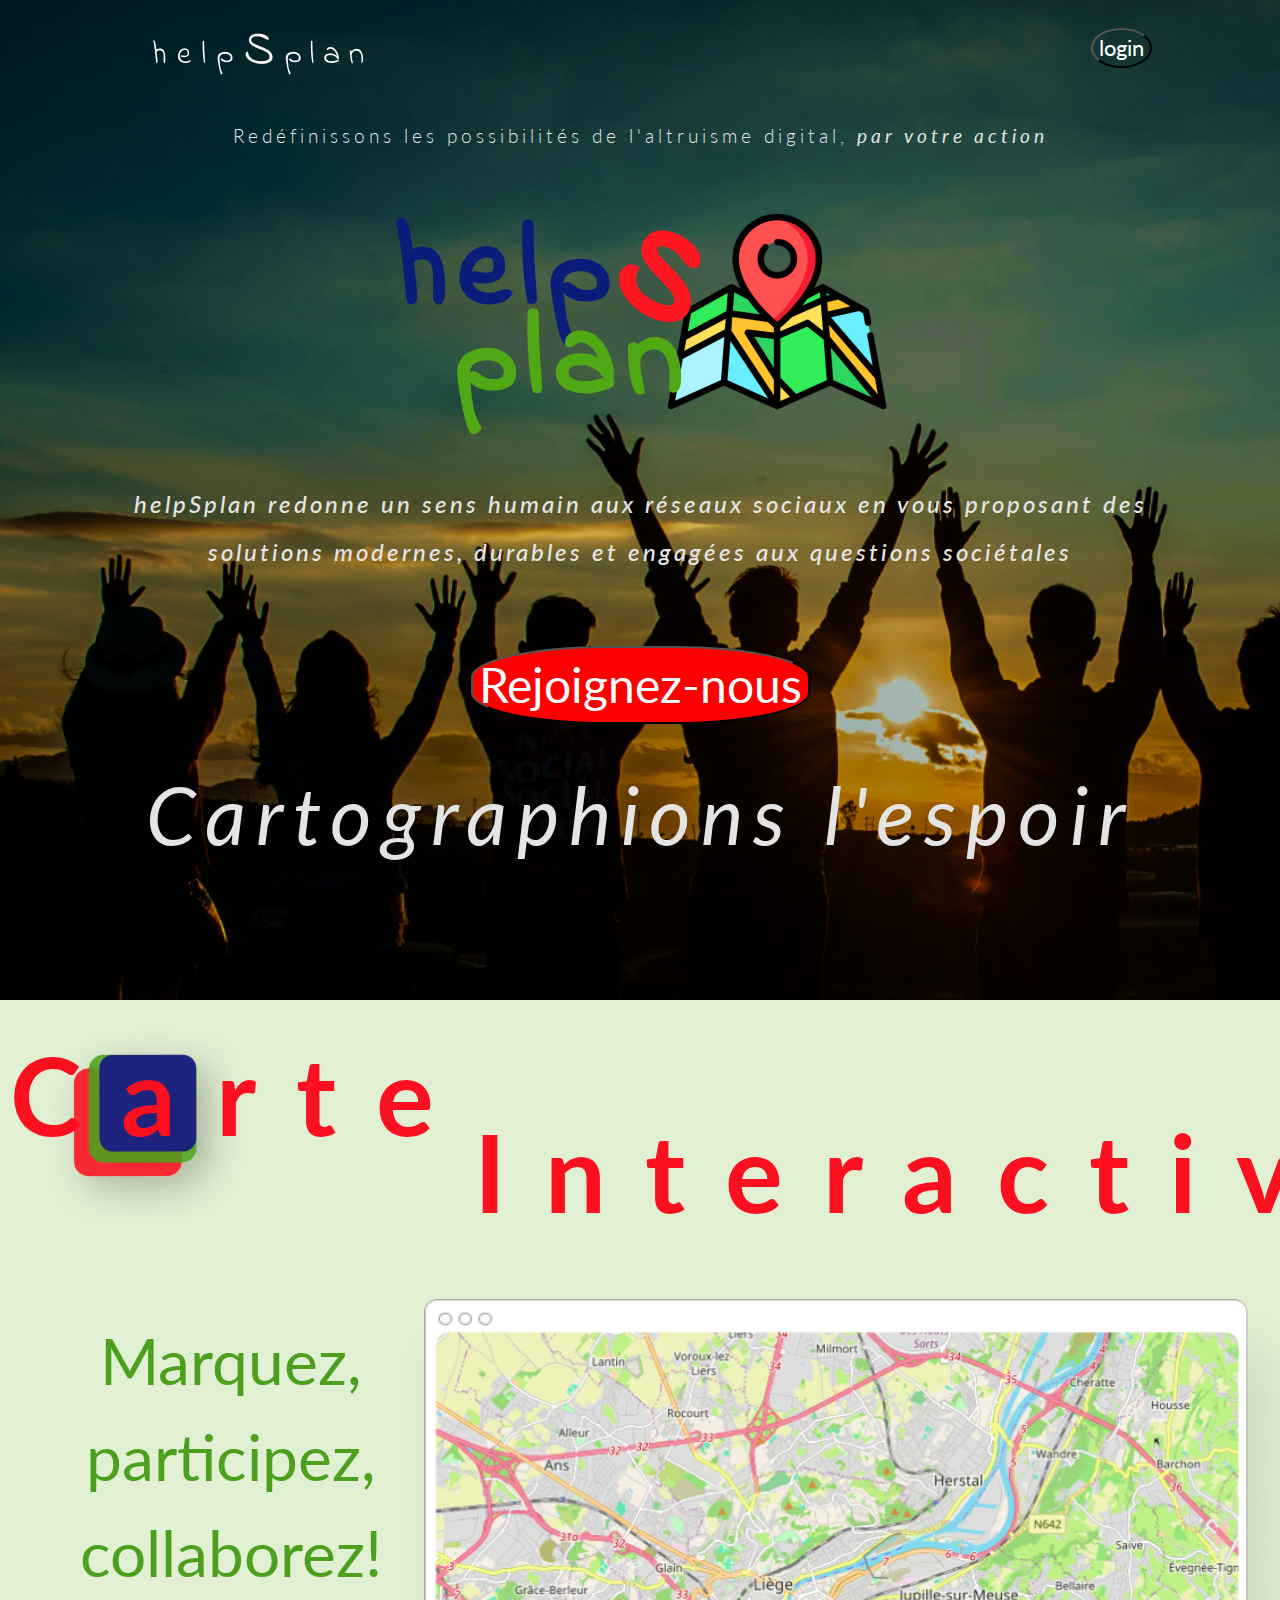
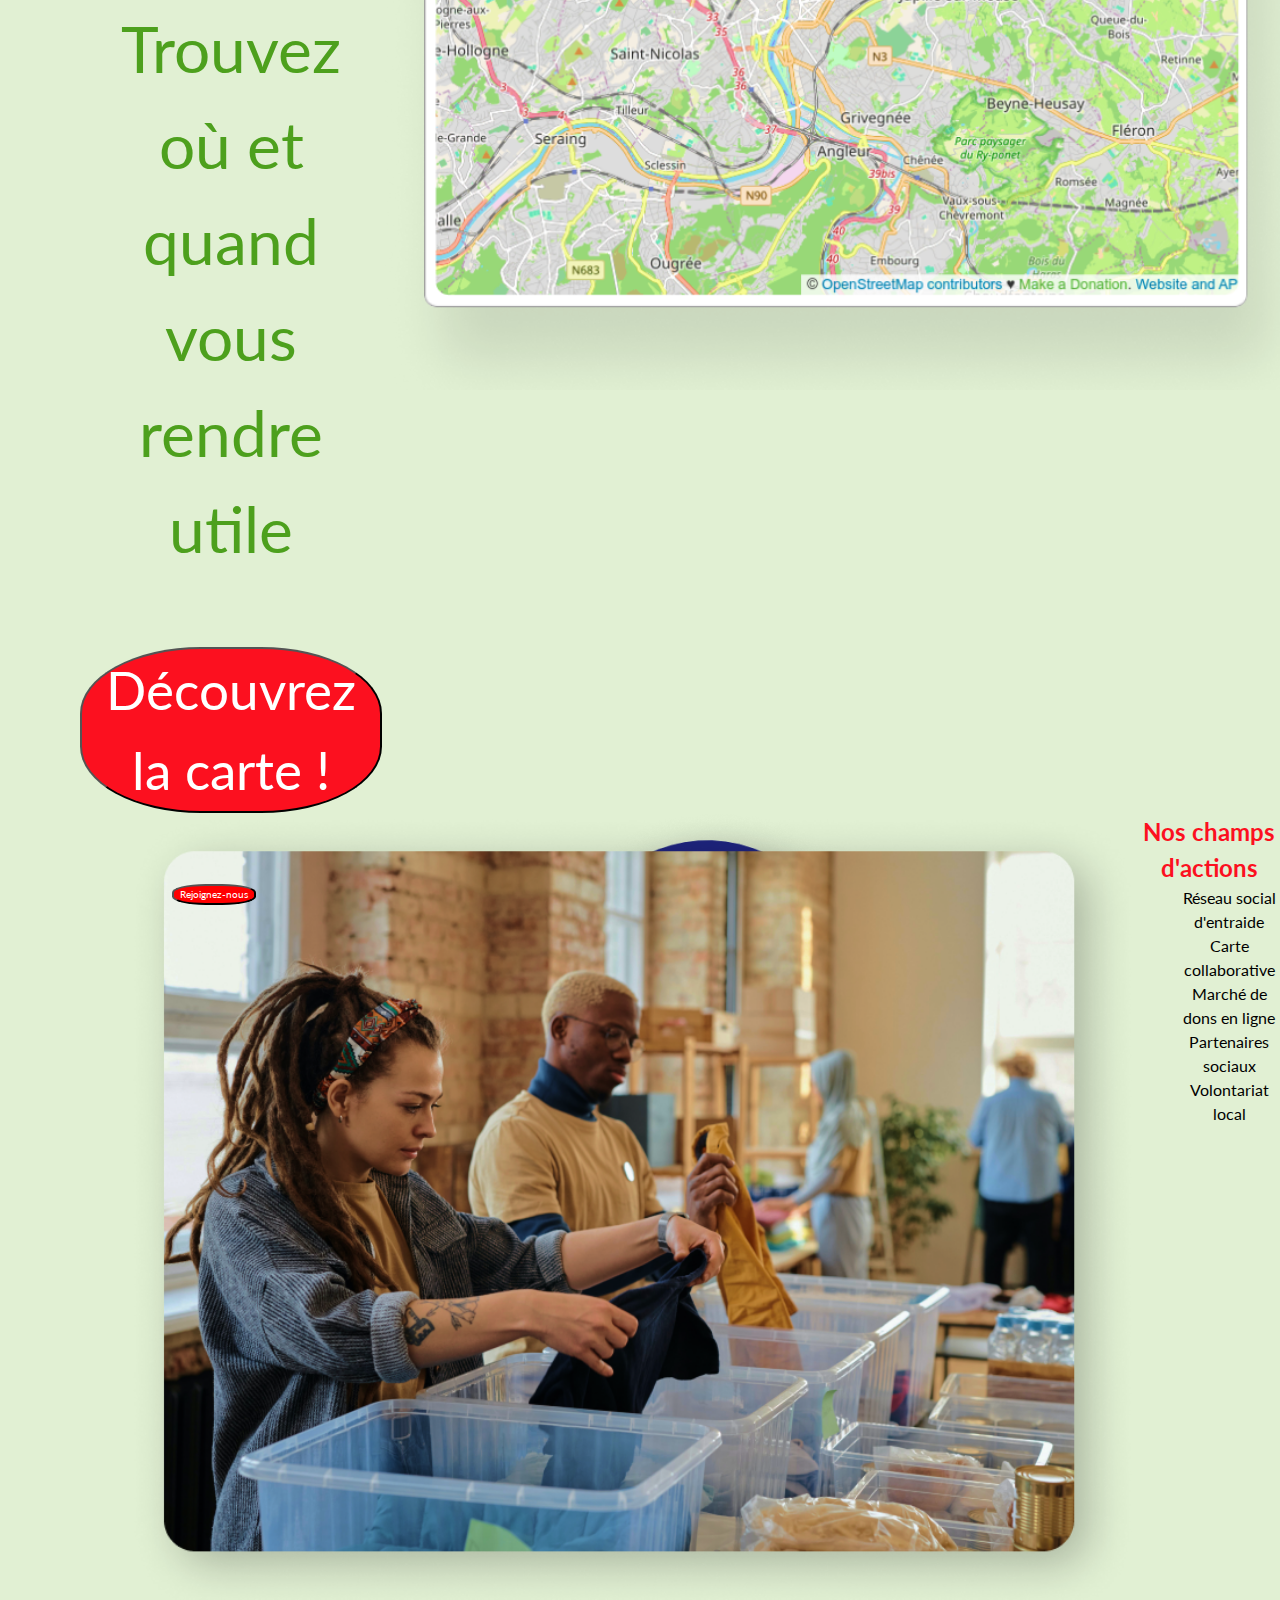
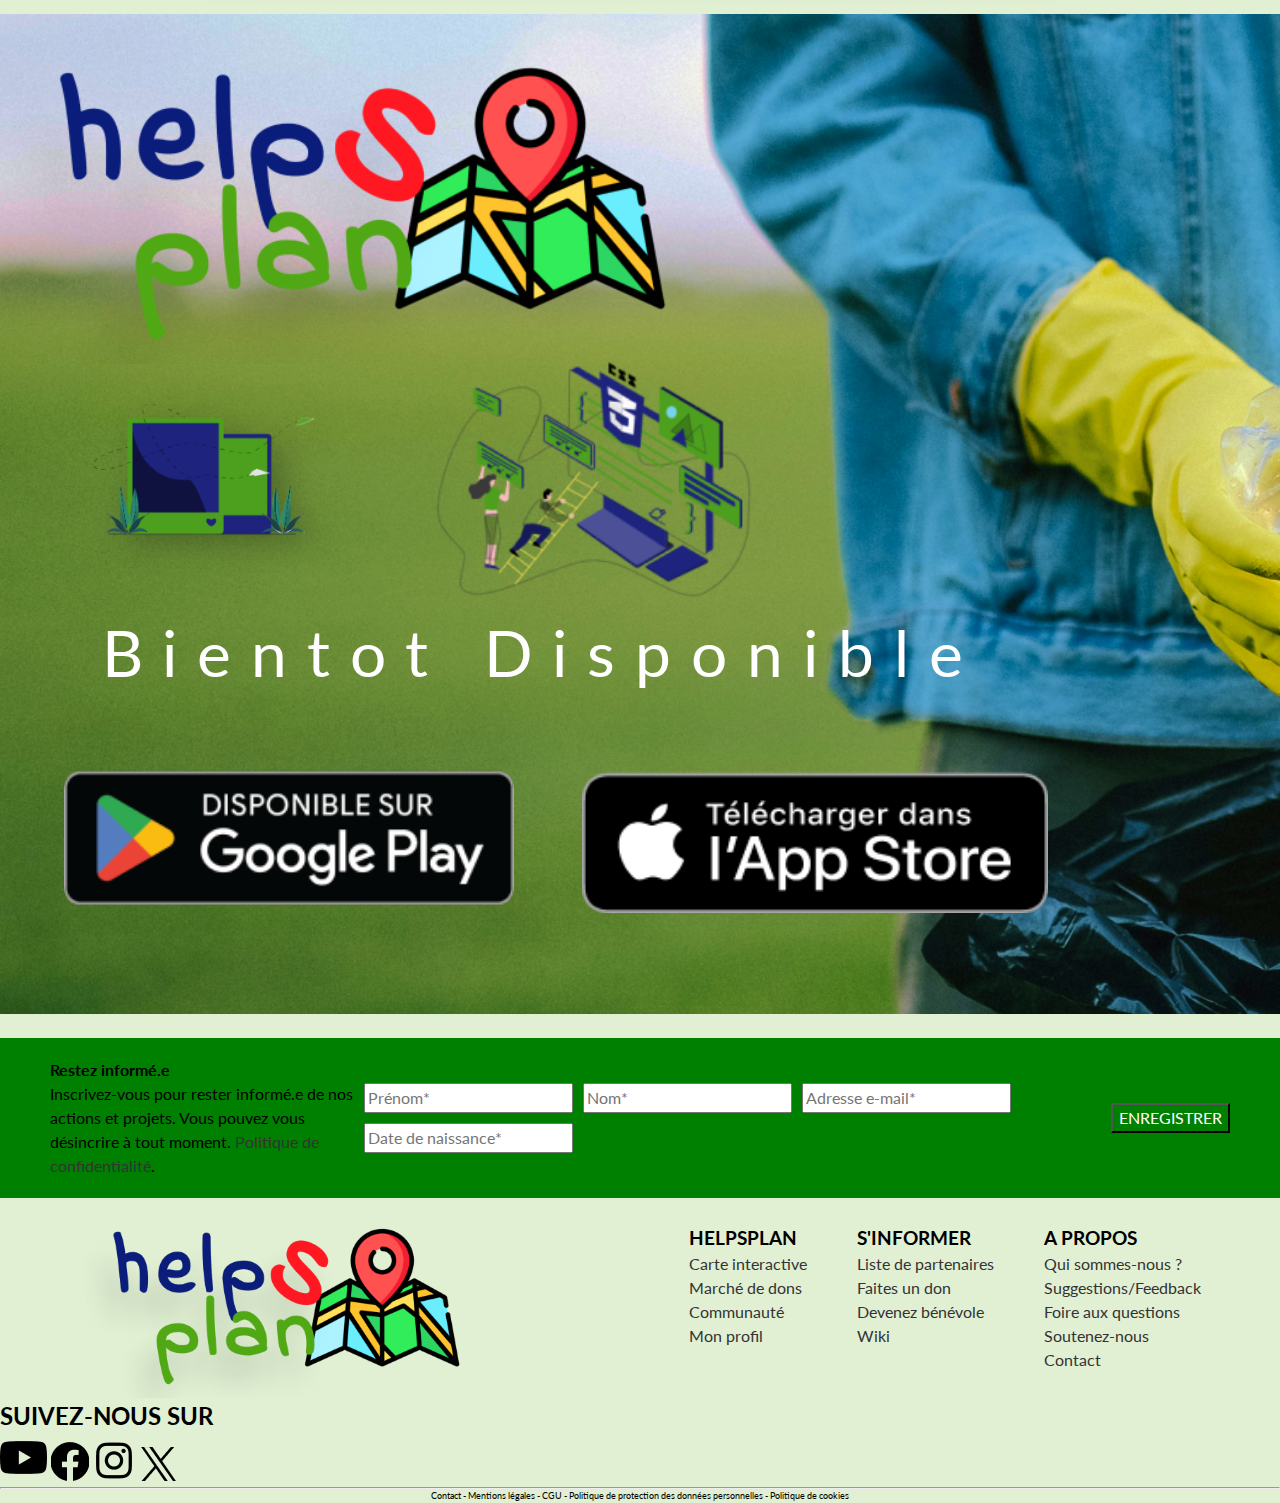
==== commit ab78f01d: "ssg" ====
--- a/index.html
+++ b/index.html
@@ -54,23 +54,19 @@
             <div id="actionlist">
                 <h2 id="titreaction">Nos champs d'actions</h2>
                     <ul id="listeaction">
-                        <li><a href="">Réseau social d'entraide</a></li>
-                        <li><a href="">Carte collaborative</a></li>
-                        <li><a href="">Marché de dons en ligne</a></li>
-                        <li><a href="">Partenaires sociaux</a></li>
-                        <li><a href="">Volontariat local</a></li>
-                    </ul>
-            </div>
-        </section>
+                        <li>Réseau social d'entraide</li>
+                        <li>Carte collaborative</li>
+                        <li>Marché de dons en ligne</li>
+                        <li>Partenaires sociaux</li>
+                        <li>Volontariat local</li></ul></div></section>
         <section id="bouteille">
                 <img id="logohelp" src="./images/Logo 3 1.png" alt=""><br>
                 <img class="logoapp" src="./images/ipad-4 1.png" alt="">
                 <img class="logoapp" src="./images/computer-17 1.png" alt=""><br>
-                <p id="textapp"><b>bientôt disponible</b></p><br>
+                <p id="textapp">Bientot disponible</p><br>
                 <img class="appstore" src="./images/google-play-badge 1.png" alt="">
-                <img class="appstore" src="./images/Download_on_the_App_Store_Badge_FR_RGB_blk_100517 1.png" alt="">
-        </section>
-        <section id="retours">
+                <img class="appstore" src="./images/Download_on_the_App_Store_Badge_FR_RGB_blk_100517 1.png" alt=""></section>
+        <!-- <section id="retours">
             <div id="contain1">
             <div id="carlos"><img src="./images/Présentation Persona Profil Utilisateur Professionnel Dégradés en Bleu Clair et Blanc 1.png" alt="">
                 <img class="bulle" src="./images/chat-bubble-07 1.png" alt="">
@@ -80,11 +76,11 @@
                 <p>“” - Marie, assistante sociale</p></div>
             <div id="aziza"><img src="./images/Présentation Persona Profil Utilisateur Professionnel Dégradés en Bleu Clair et Blanc 3.png" alt="">
                 <img class="bulle" src="./images/chat-bubble-12 1.png" alt="">
-                <p>“” - Aziza, volontaire bénévole</p></div>
-            </div>
-            <div id="contain2">
-                <img id="worldlogo" src="./images/location-4 1.png" alt="">
-            </div>
+                <p>“” - Aziza, volontaire bénévole</p></div></div>
+            <div id="contain2"><img id="worldlogo" src="./images/location-4 1.png" alt=""></div>
+        </section> -->
+        <section>
+            <img src="./images/" alt="">
         </section>
         <section class="newsletter">
             <div class="inform">
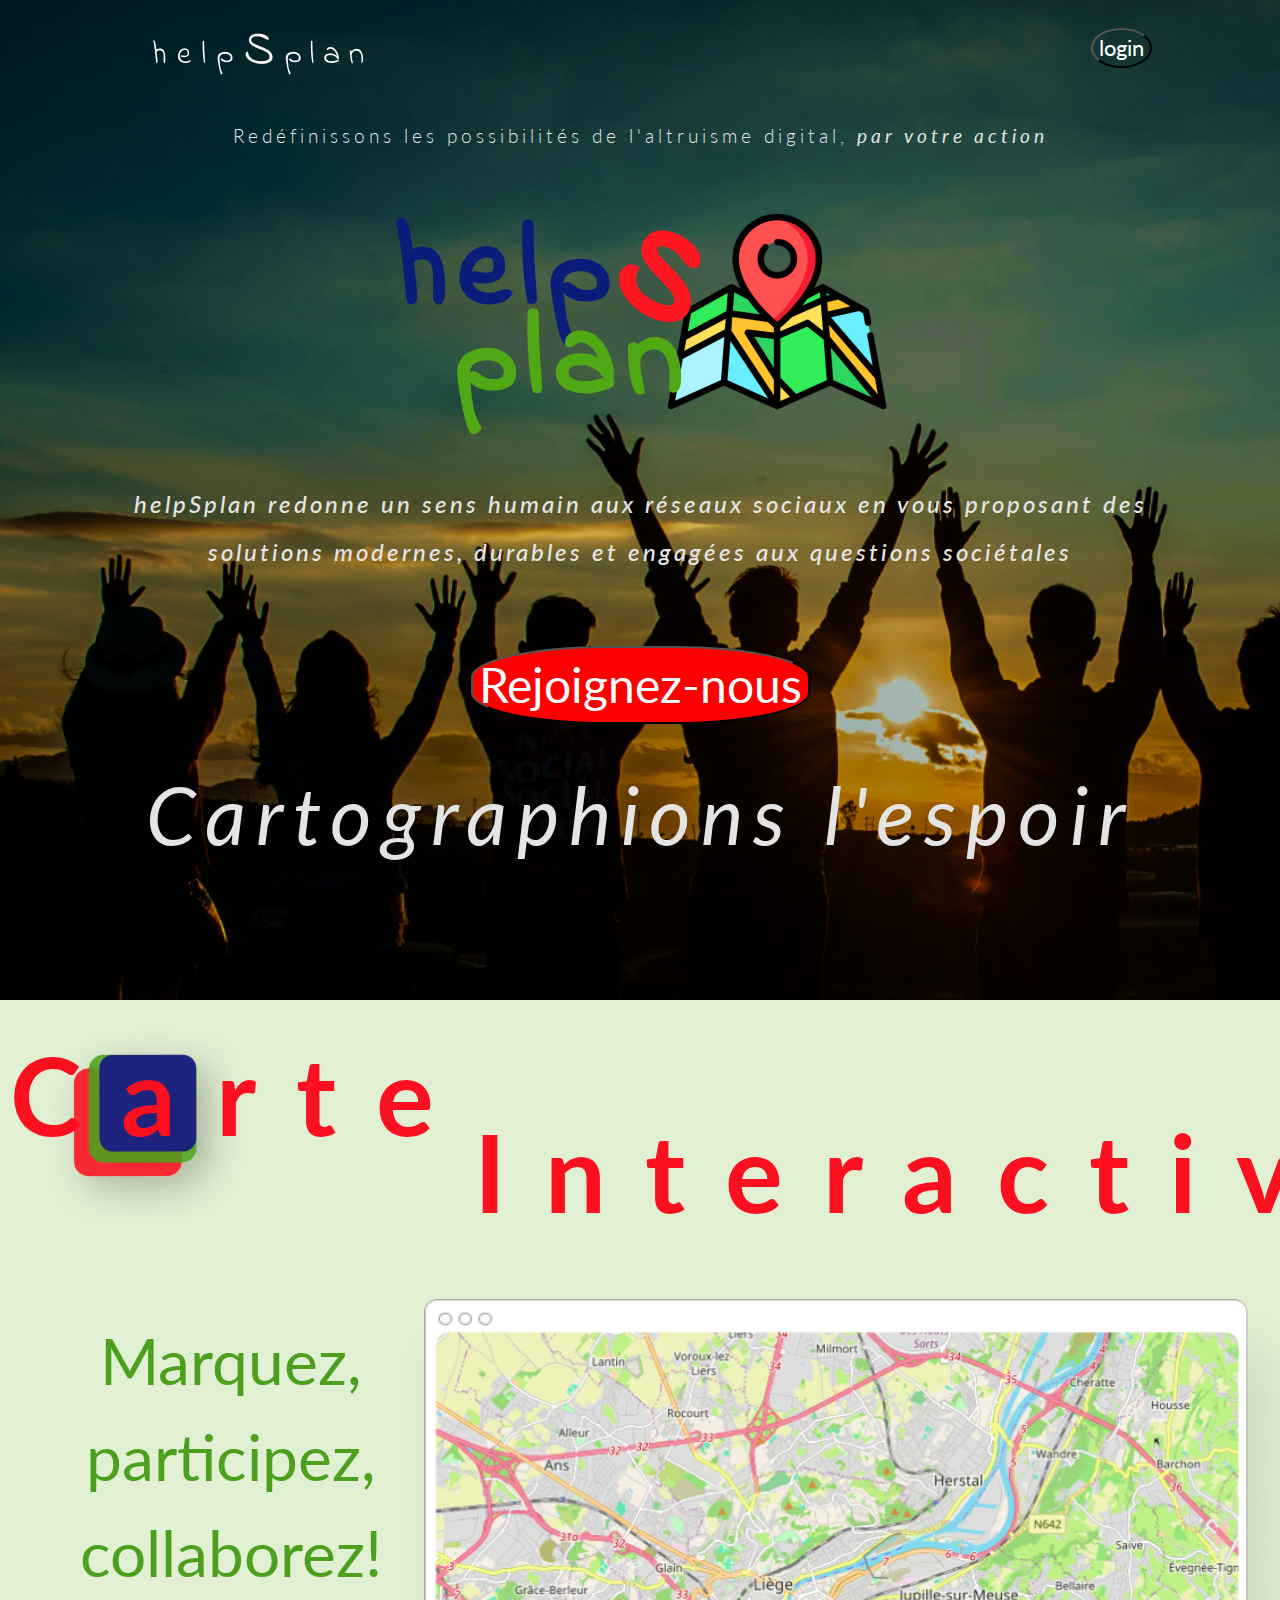
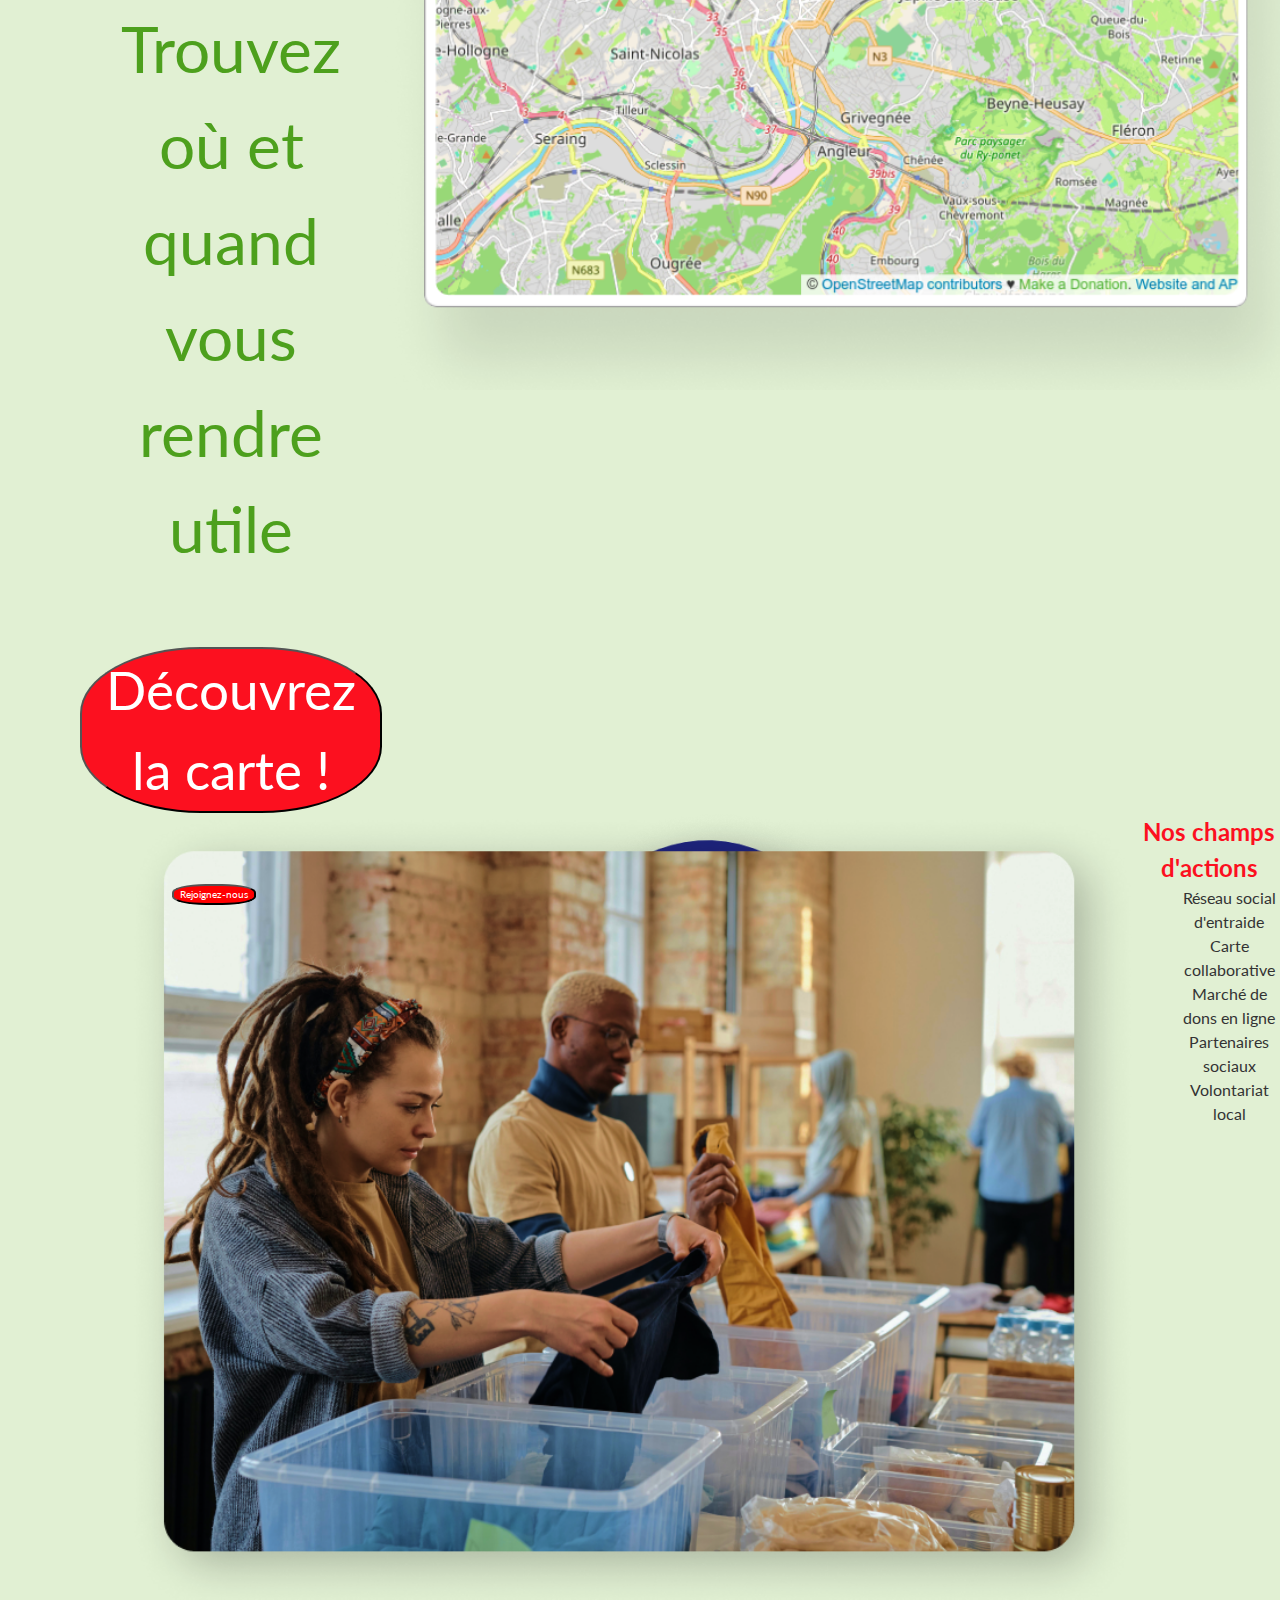
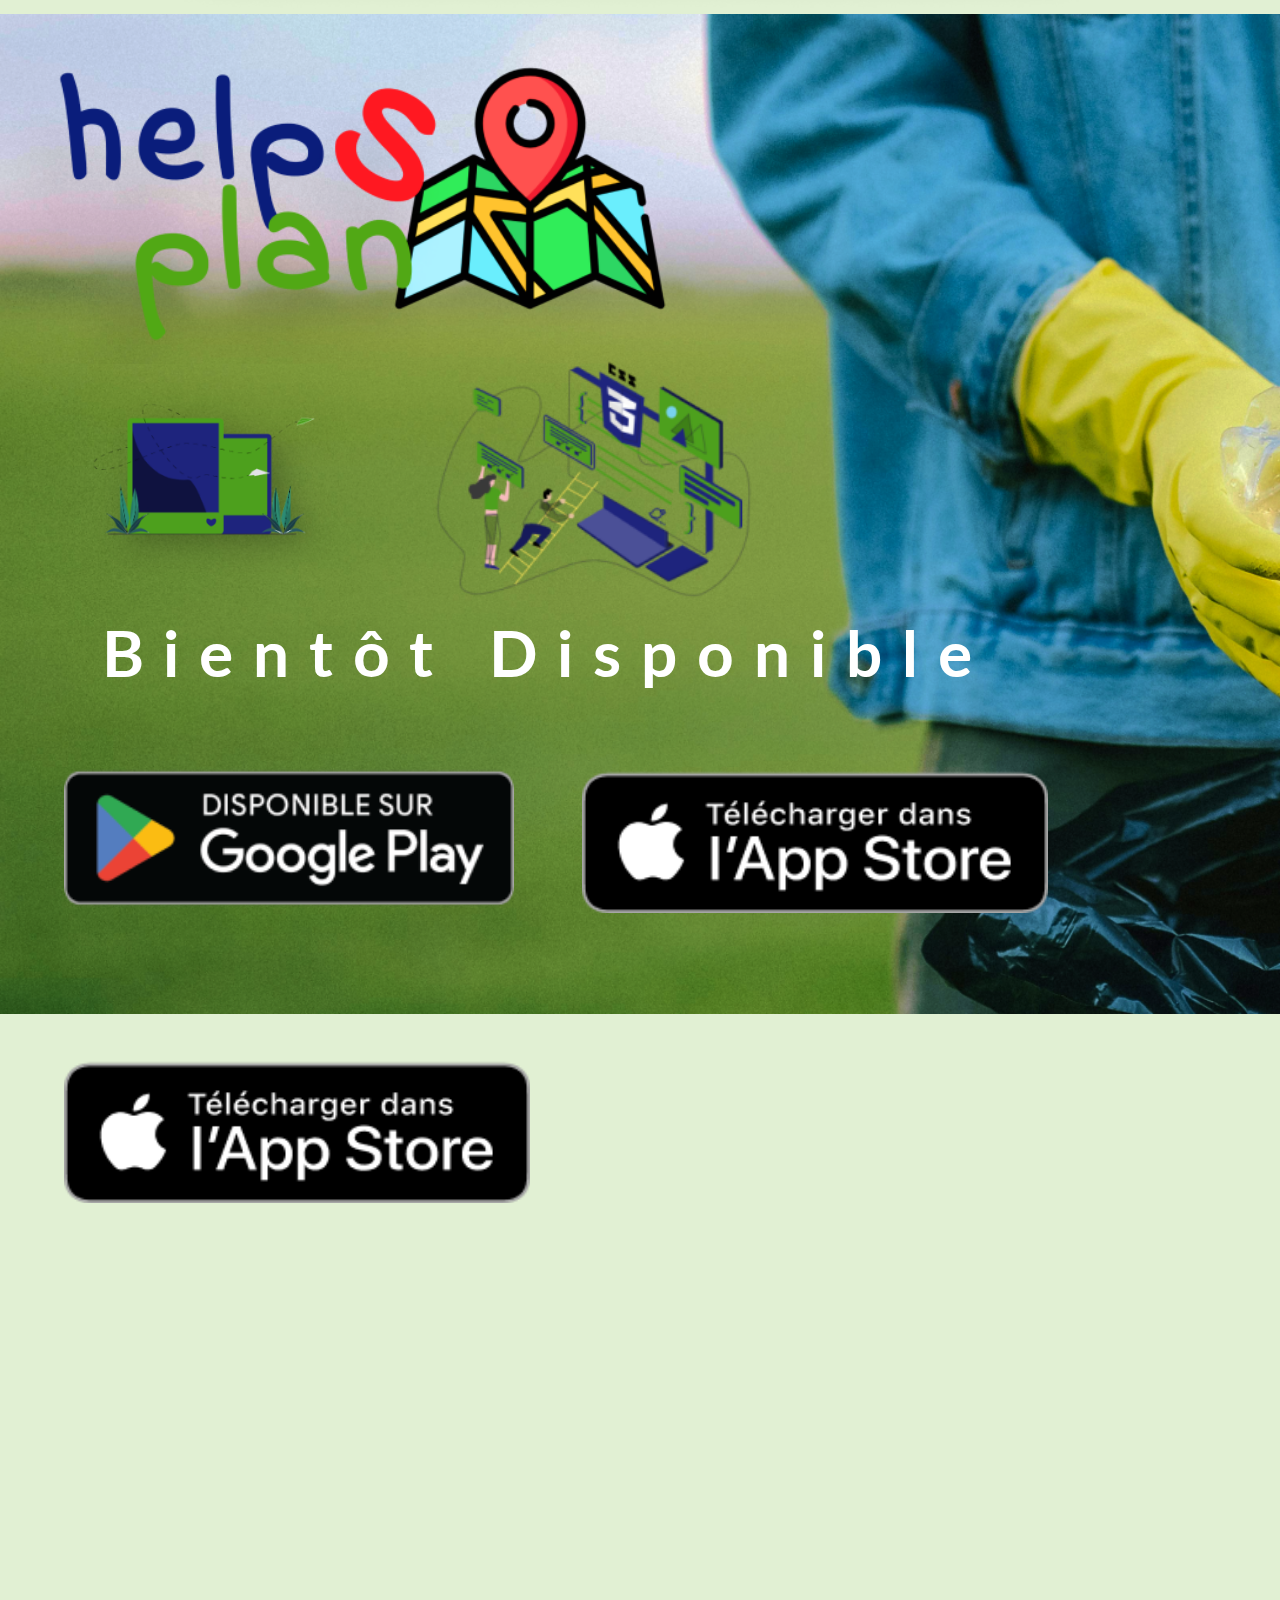
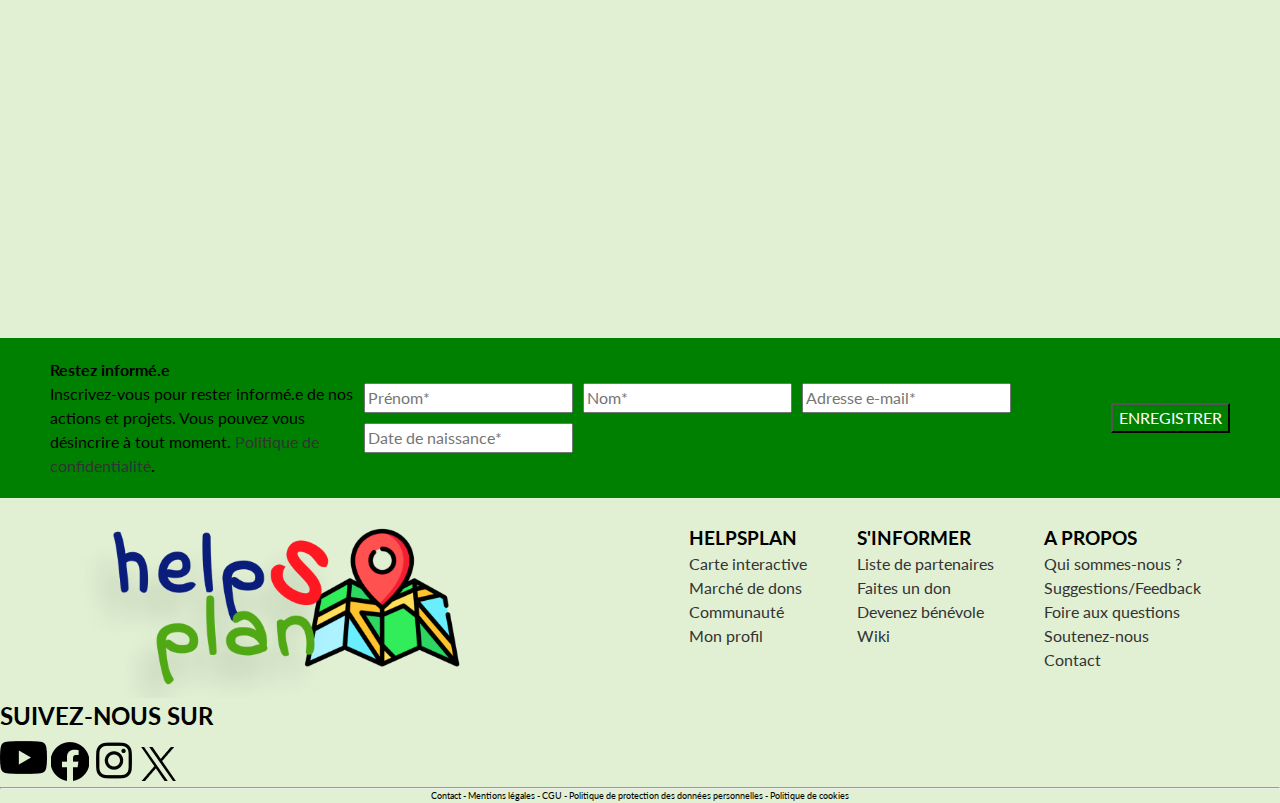
==== commit c205ff42: "Merge branch 'main' of https://github.com/benamanou/HelpSplan" ====
--- a/index.html
+++ b/index.html
@@ -5,8 +5,8 @@
     <meta name="viewport" content="width=device-width, initial-scale=1.0">
     <title>Page d'accueil</title>
     <link rel="preconnect" href="https://fonts.googleapis.com">
-<link rel="preconnect" href="https://fonts.gstatic.com" crossorigin>
-<link href="https://fonts.googleapis.com/css2?family=Lato:ital,wght@0,100;0,300;0,400;0,700;0,900;1,100;1,300;1,400;1,700;1,900&display=swap" rel="stylesheet">
+    <link rel="preconnect" href="https://fonts.gstatic.com" crossorigin>
+    <link href="https://fonts.googleapis.com/css2?family=Lato:ital,wght@0,100;0,300;0,400;0,700;0,900;1,100;1,300;1,400;1,700;1,900&display=swap" rel="stylesheet">
     <link rel="stylesheet" href="style.css">
 </head>
 <body>
@@ -22,14 +22,14 @@
                             </svg>
                     </i>
                     -->
-                    <button type="submit" id="login">login</button>
+                    <a href="Login/index.html"><button type="submit" id="login">login</button></a>
                 </div>
             </nav>
                 <div class="paraglogo">
                     <p id="citation1">Redéfinissons les possibilités de l'altruisme digital, <b><i>par votre action</i></b> </p>
                     <div class="logohead"><img src="./images/Logo 3 1.png" alt="logo"></div>
                     <p id="citation2"><i>helpSplan redonne un sens humain aux réseaux sociaux en vous proposant des<br> solutions modernes, durables et engagées aux questions sociétales</i></p>
-                    <button class="CTA" type="submit">Rejoignez-nous</button>
+                    <a href="Login/index.html"><button class="CTA" type="submit">Rejoignez-nous</button></a>
                     <h1 id="slogan"><i>Cartographions l'espoir</i></h1>
             </div>
         </section>
@@ -54,17 +54,23 @@
             <div id="actionlist">
                 <h2 id="titreaction">Nos champs d'actions</h2>
                     <ul id="listeaction">
-                        <li>Réseau social d'entraide</li>
-                        <li>Carte collaborative</li>
-                        <li>Marché de dons en ligne</li>
-                        <li>Partenaires sociaux</li>
-                        <li>Volontariat local</li></ul></div></section>
+                        <li><a href="">Réseau social d'entraide</a></li>
+                        <li><a href="">Carte collaborative</a></li>
+                        <li><a href="">Marché de dons en ligne</a></li>
+                        <li><a href="">Partenaires sociaux</a></li>
+                        <li><a href="">Volontariat local</a></li>
+                    </ul>
+            </div>
+        </section>
         <section id="bouteille">
                 <img id="logohelp" src="./images/Logo 3 1.png" alt=""><br>
                 <img class="logoapp" src="./images/ipad-4 1.png" alt="">
                 <img class="logoapp" src="./images/computer-17 1.png" alt=""><br>
-                <p id="textapp">Bientot disponible</p><br>
+                <p id="textapp"><b>bientôt disponible</b></p><br>
                 <img class="appstore" src="./images/google-play-badge 1.png" alt="">
+                <img class="appstore" src="./images/Download_on_the_App_Store_Badge_FR_RGB_blk_100517 1.png" alt="">
+        </section>
+        <section id="retours">
                 <img class="appstore" src="./images/Download_on_the_App_Store_Badge_FR_RGB_blk_100517 1.png" alt=""></section>
         <!-- <section id="retours">
             <div id="contain1">
@@ -76,6 +82,11 @@
                 <p>“” - Marie, assistante sociale</p></div>
             <div id="aziza"><img src="./images/Présentation Persona Profil Utilisateur Professionnel Dégradés en Bleu Clair et Blanc 3.png" alt="">
                 <img class="bulle" src="./images/chat-bubble-12 1.png" alt="">
+                <p>“” - Aziza, volontaire bénévole</p></div>
+            </div>
+            <div id="contain2">
+                <img id="worldlogo" src="./images/location-4 1.png" alt="">
+            </div>
                 <p>“” - Aziza, volontaire bénévole</p></div></div>
             <div id="contain2"><img id="worldlogo" src="./images/location-4 1.png" alt=""></div>
         </section> -->
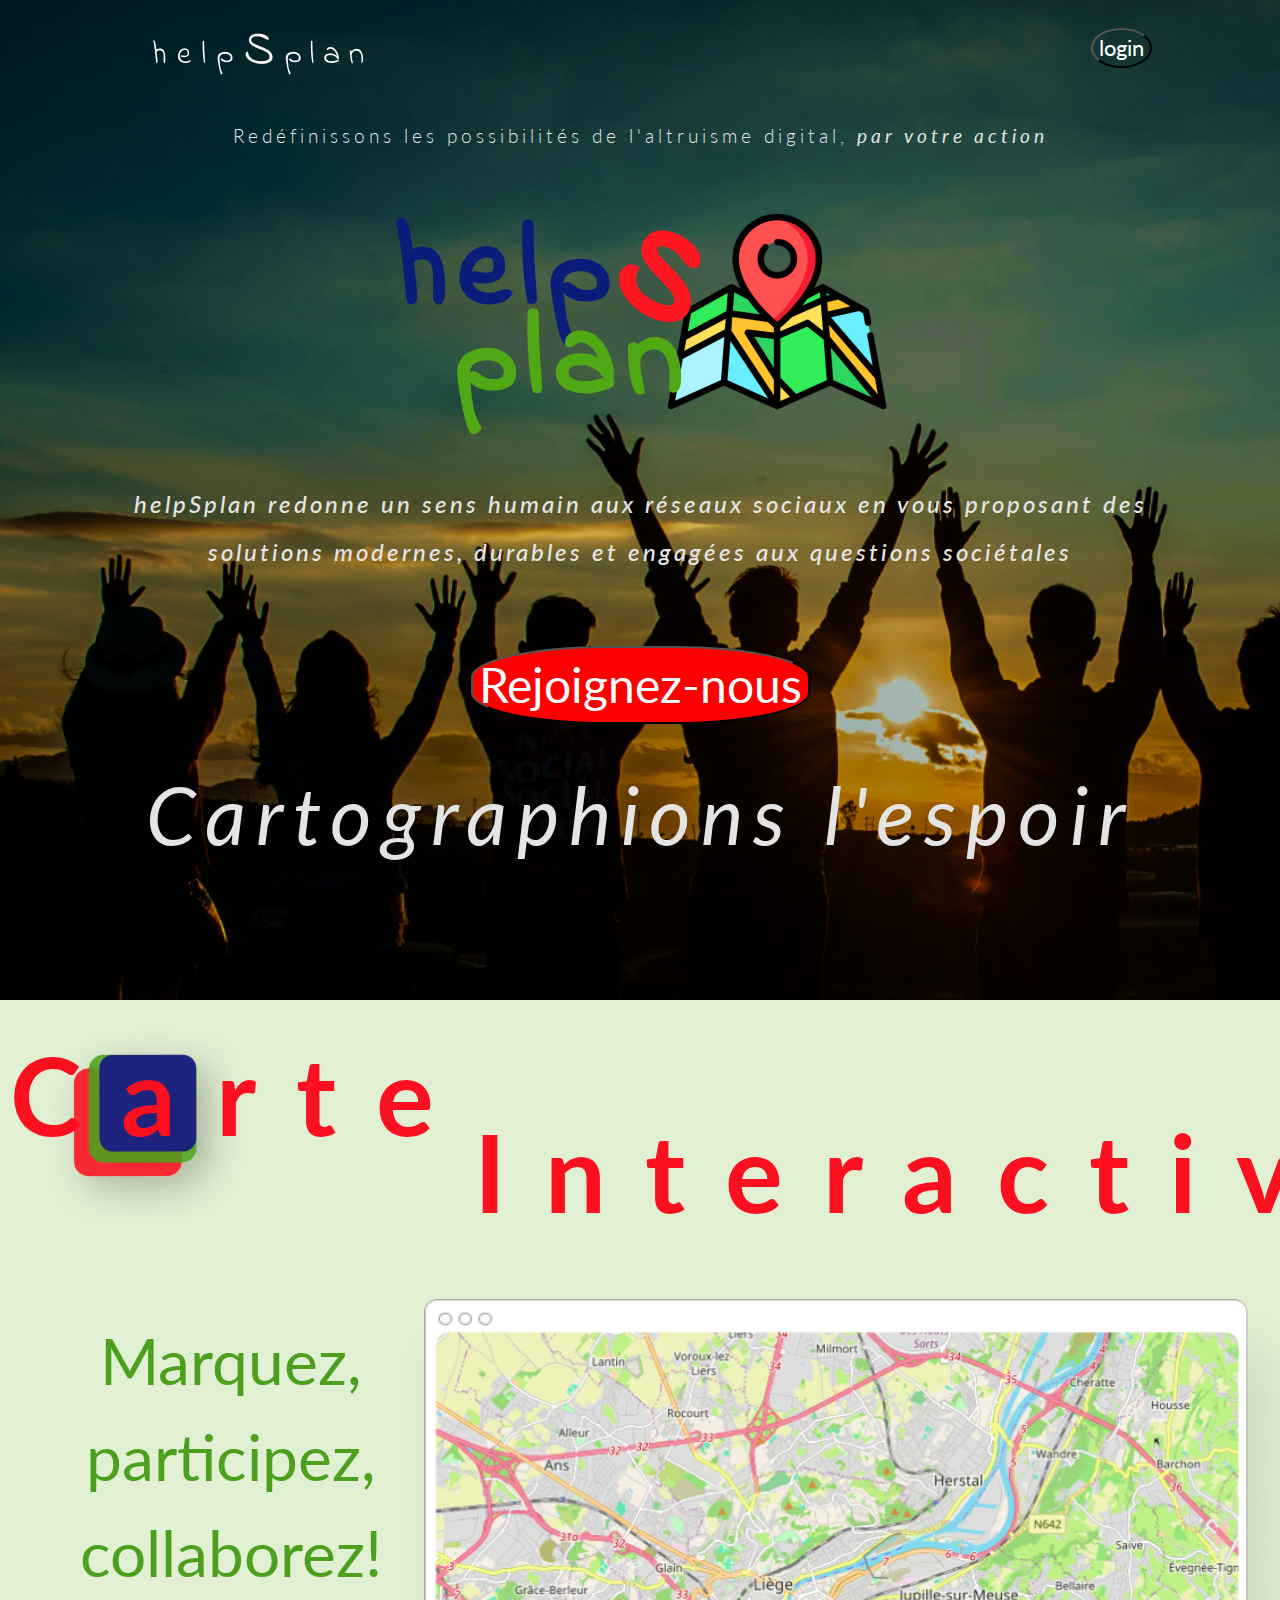
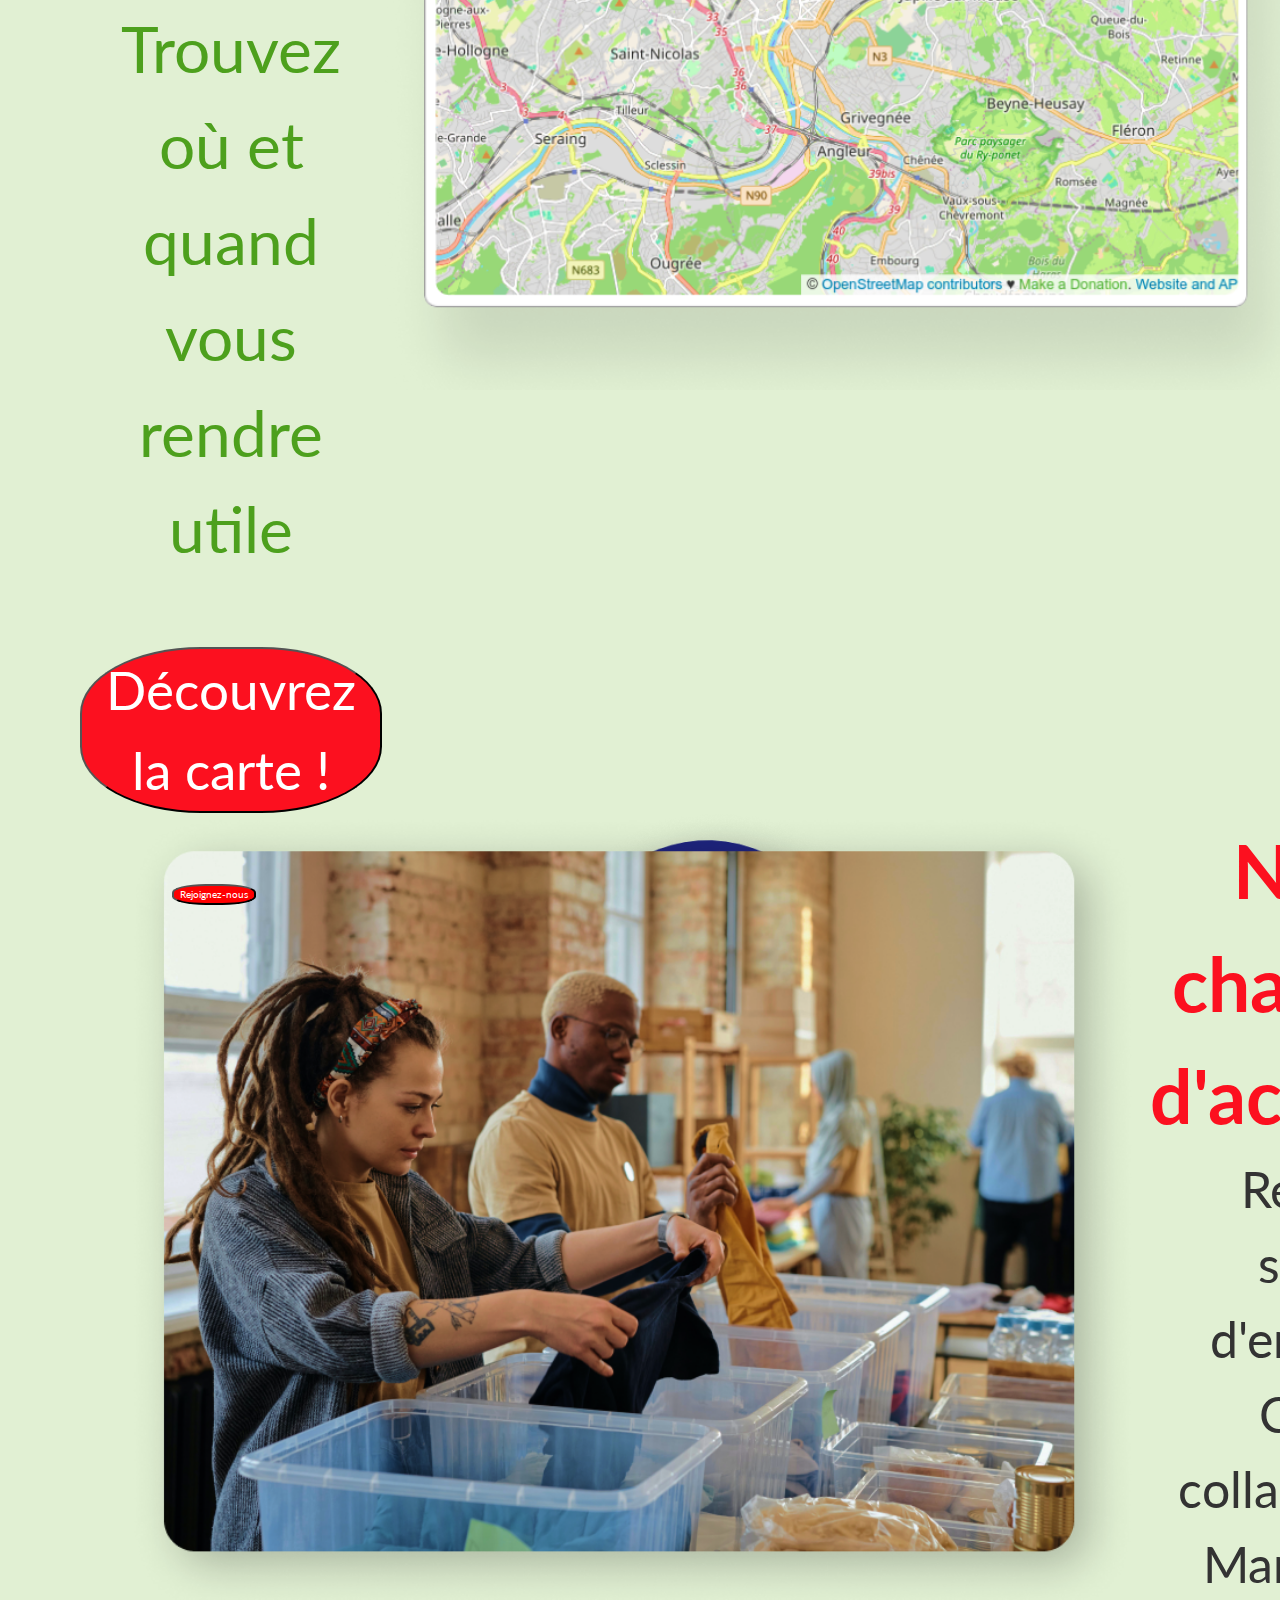
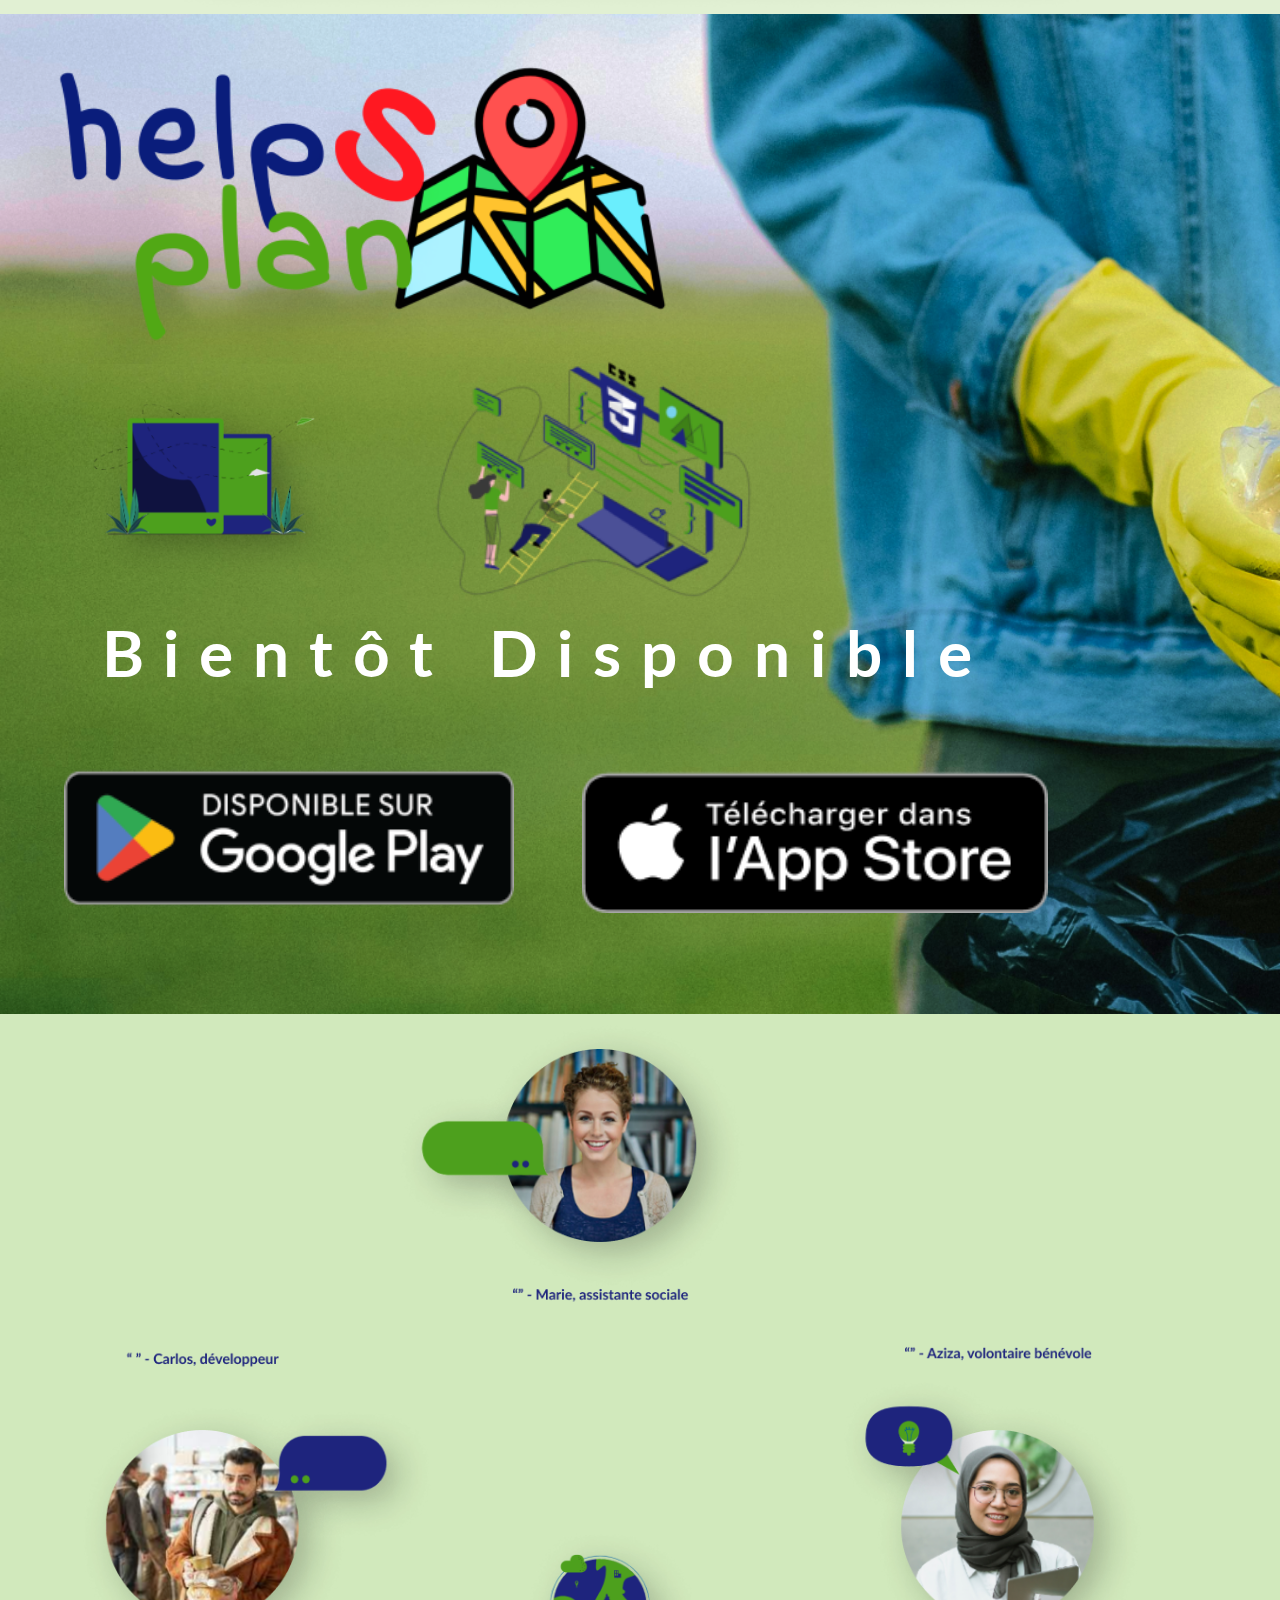
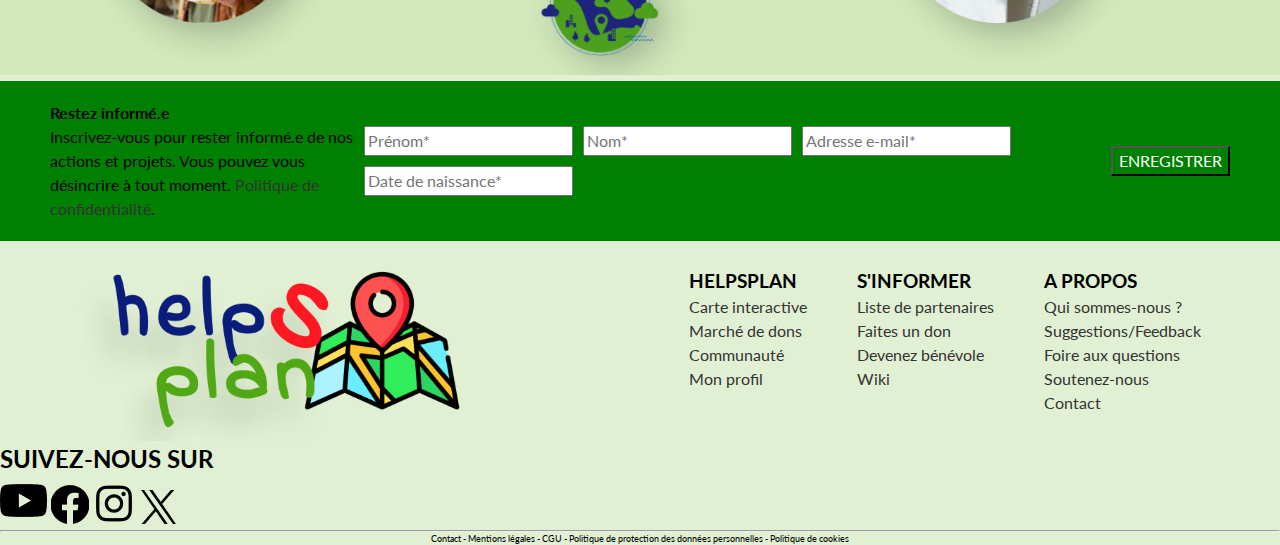
==== commit 2a80f310: "final" ====
--- a/index.html
+++ b/index.html
@@ -70,8 +70,6 @@
                 <img class="appstore" src="./images/google-play-badge 1.png" alt="">
                 <img class="appstore" src="./images/Download_on_the_App_Store_Badge_FR_RGB_blk_100517 1.png" alt="">
         </section>
-        <section id="retours">
-                <img class="appstore" src="./images/Download_on_the_App_Store_Badge_FR_RGB_blk_100517 1.png" alt=""></section>
         <!-- <section id="retours">
             <div id="contain1">
             <div id="carlos"><img src="./images/Présentation Persona Profil Utilisateur Professionnel Dégradés en Bleu Clair et Blanc 1.png" alt="">
@@ -90,8 +88,8 @@
                 <p>“” - Aziza, volontaire bénévole</p></div></div>
             <div id="contain2"><img id="worldlogo" src="./images/location-4 1.png" alt=""></div>
         </section> -->
-        <section>
-            <img src="./images/" alt="">
+        <section >
+            <img id="temoins" src="./images/shape2.png" alt="">
         </section>
         <section class="newsletter">
             <div class="inform">
--- a/style.css
+++ b/style.css
@@ -202,6 +202,7 @@
             flex-direction: column;
             text-align: center;
             justify-content: center;
+            font-size: 50px;
 
         }
             #titreaction{
@@ -210,6 +211,8 @@
             }
 
            #listeaction{
+            
+            
 
            }
 
@@ -247,7 +250,7 @@
             left: 10%;
             height: 150px
         }
-    #retours{
+    /*#retours{
         height: 900px;
     }
         #contain1{
@@ -276,8 +279,10 @@
             #worldlogo{
                 height: 110px;
                 justify-items: center;
-            }
-
+            } */
+#temoins{
+    width: 100%;
+}
 .newsletter {
     display: flex;
     background-color: green;
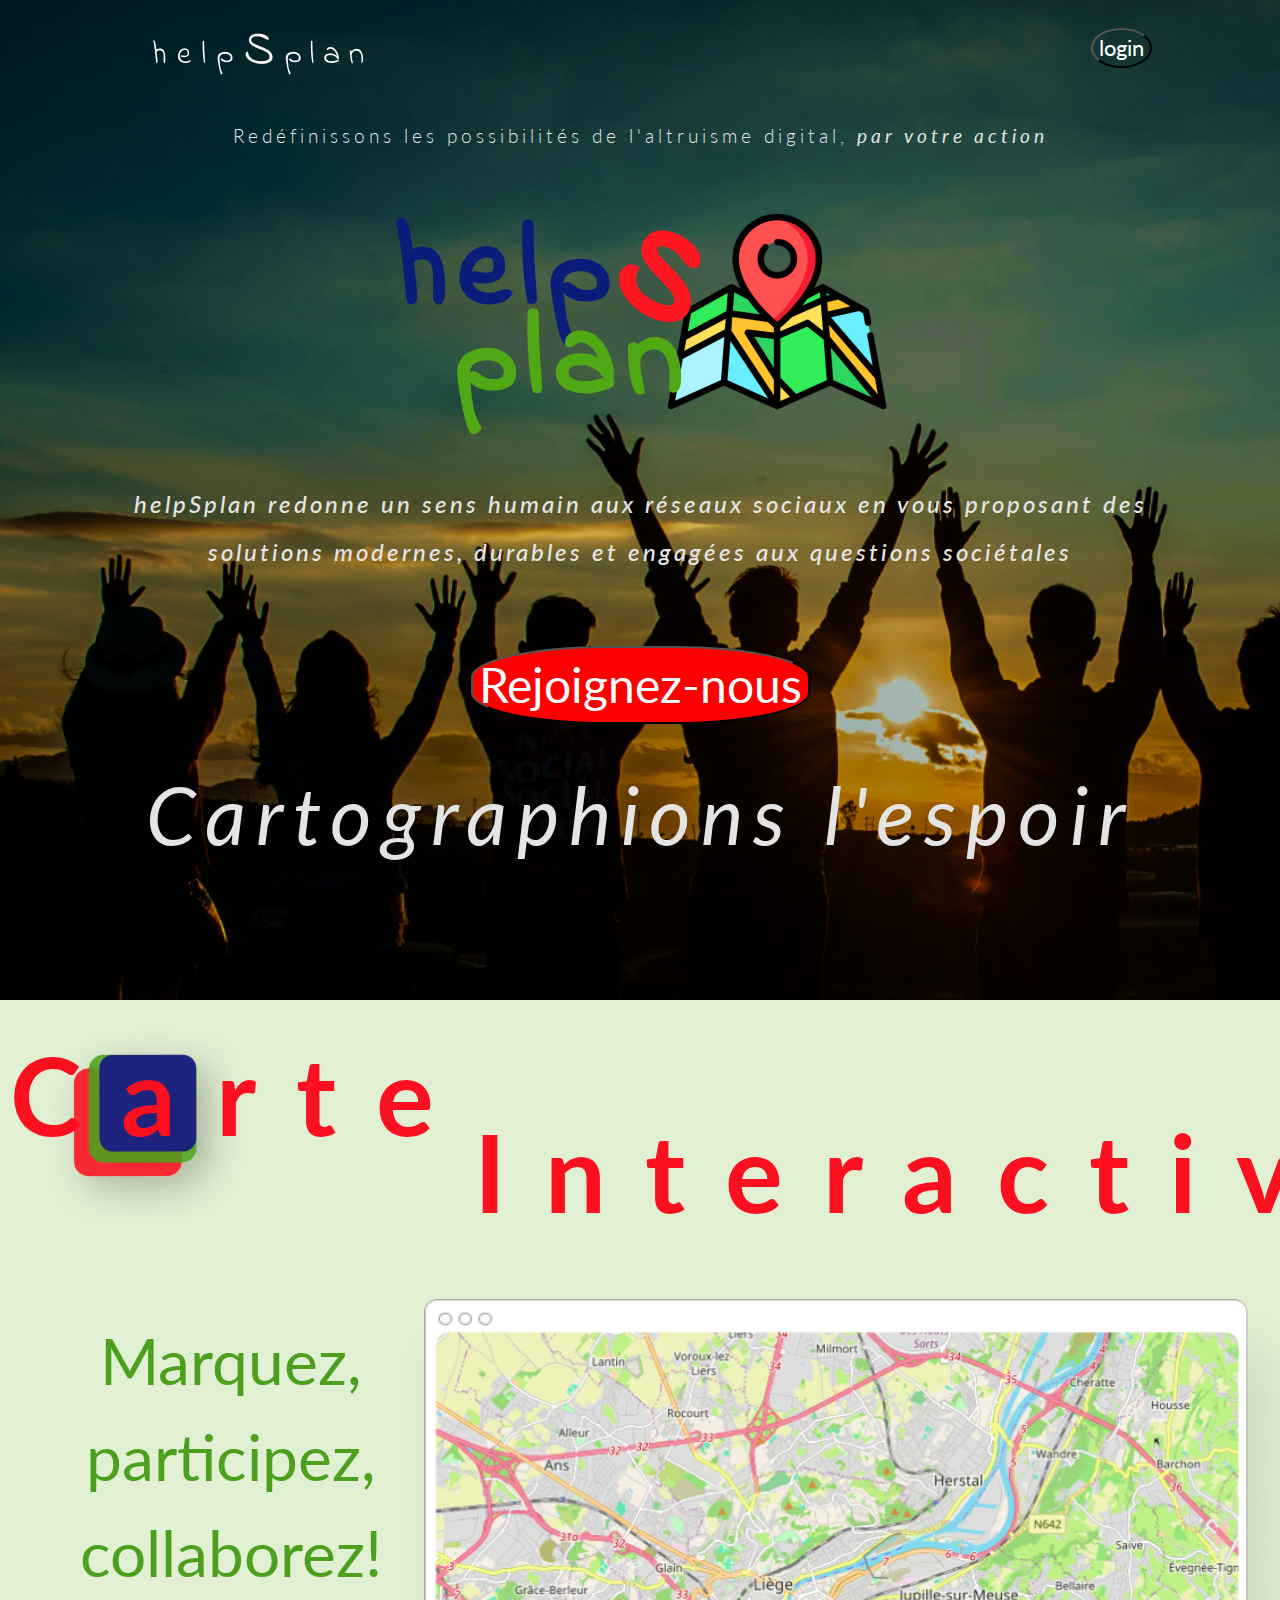
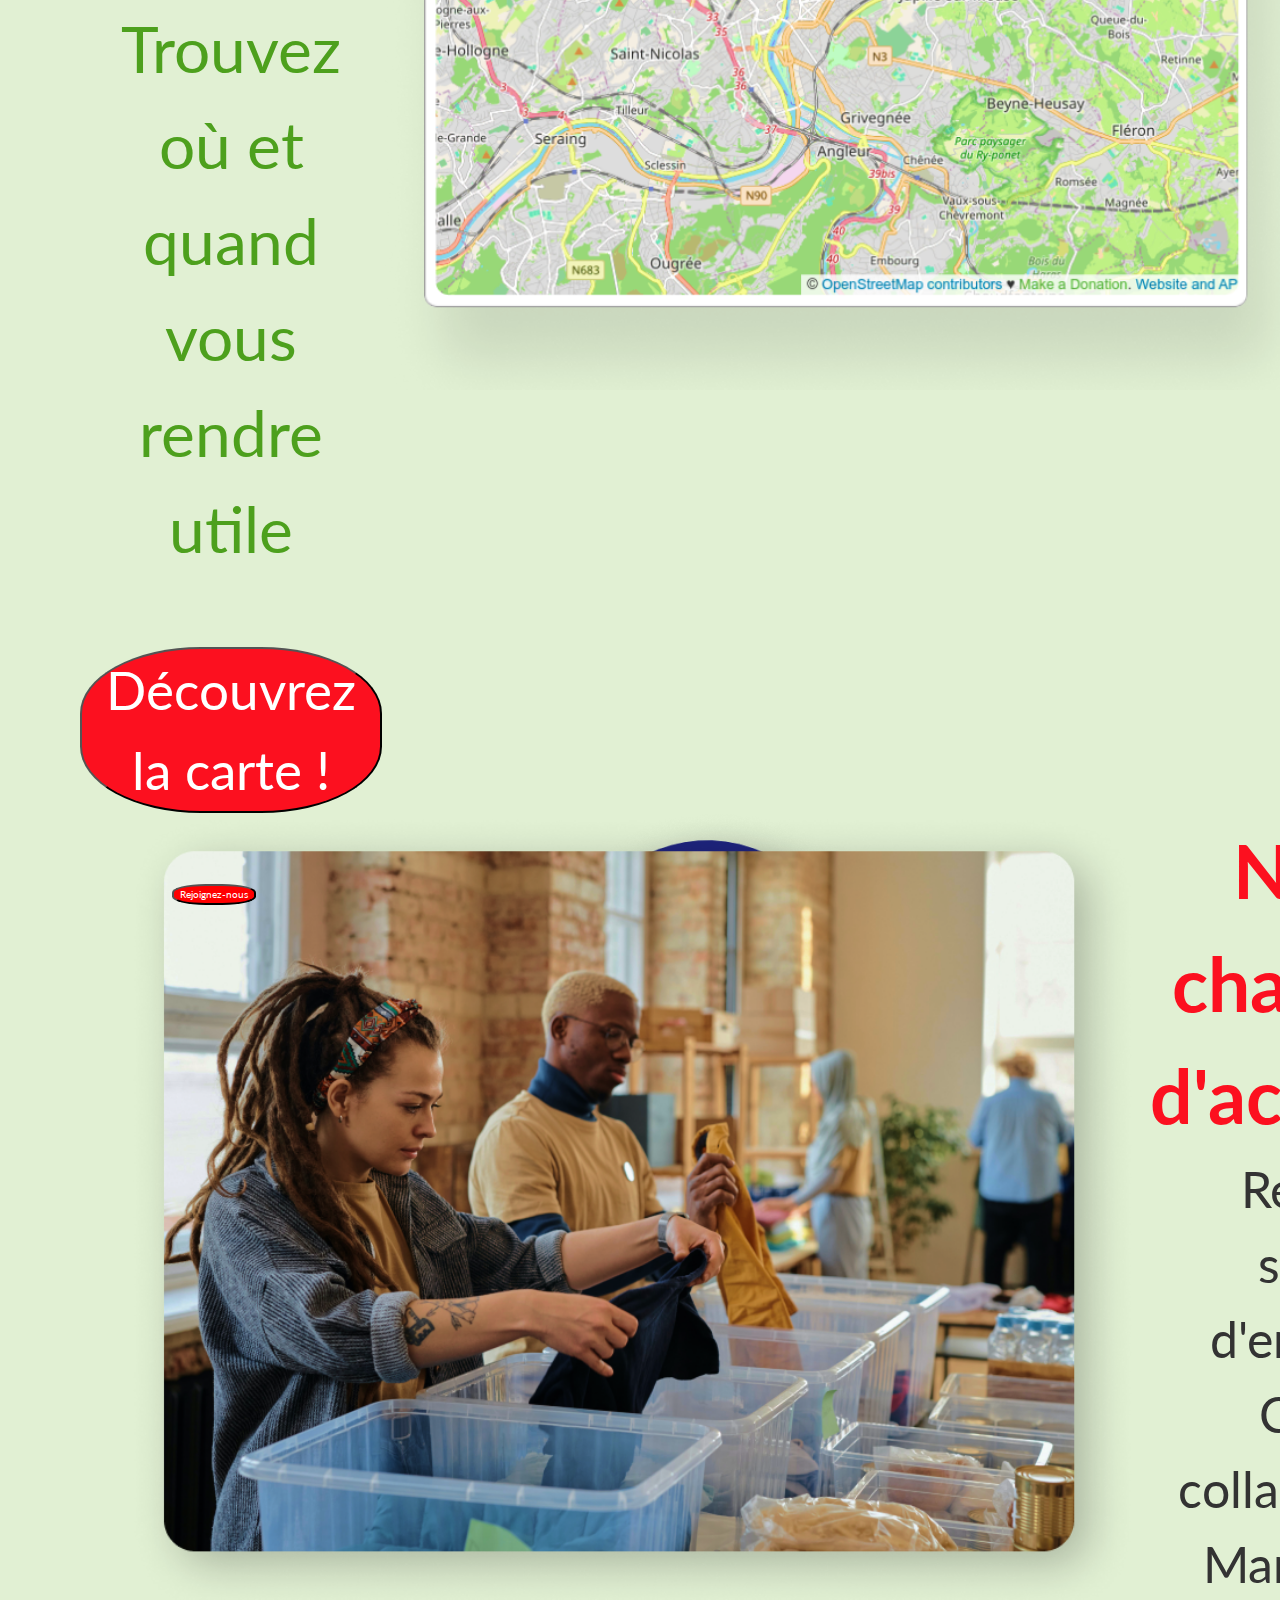
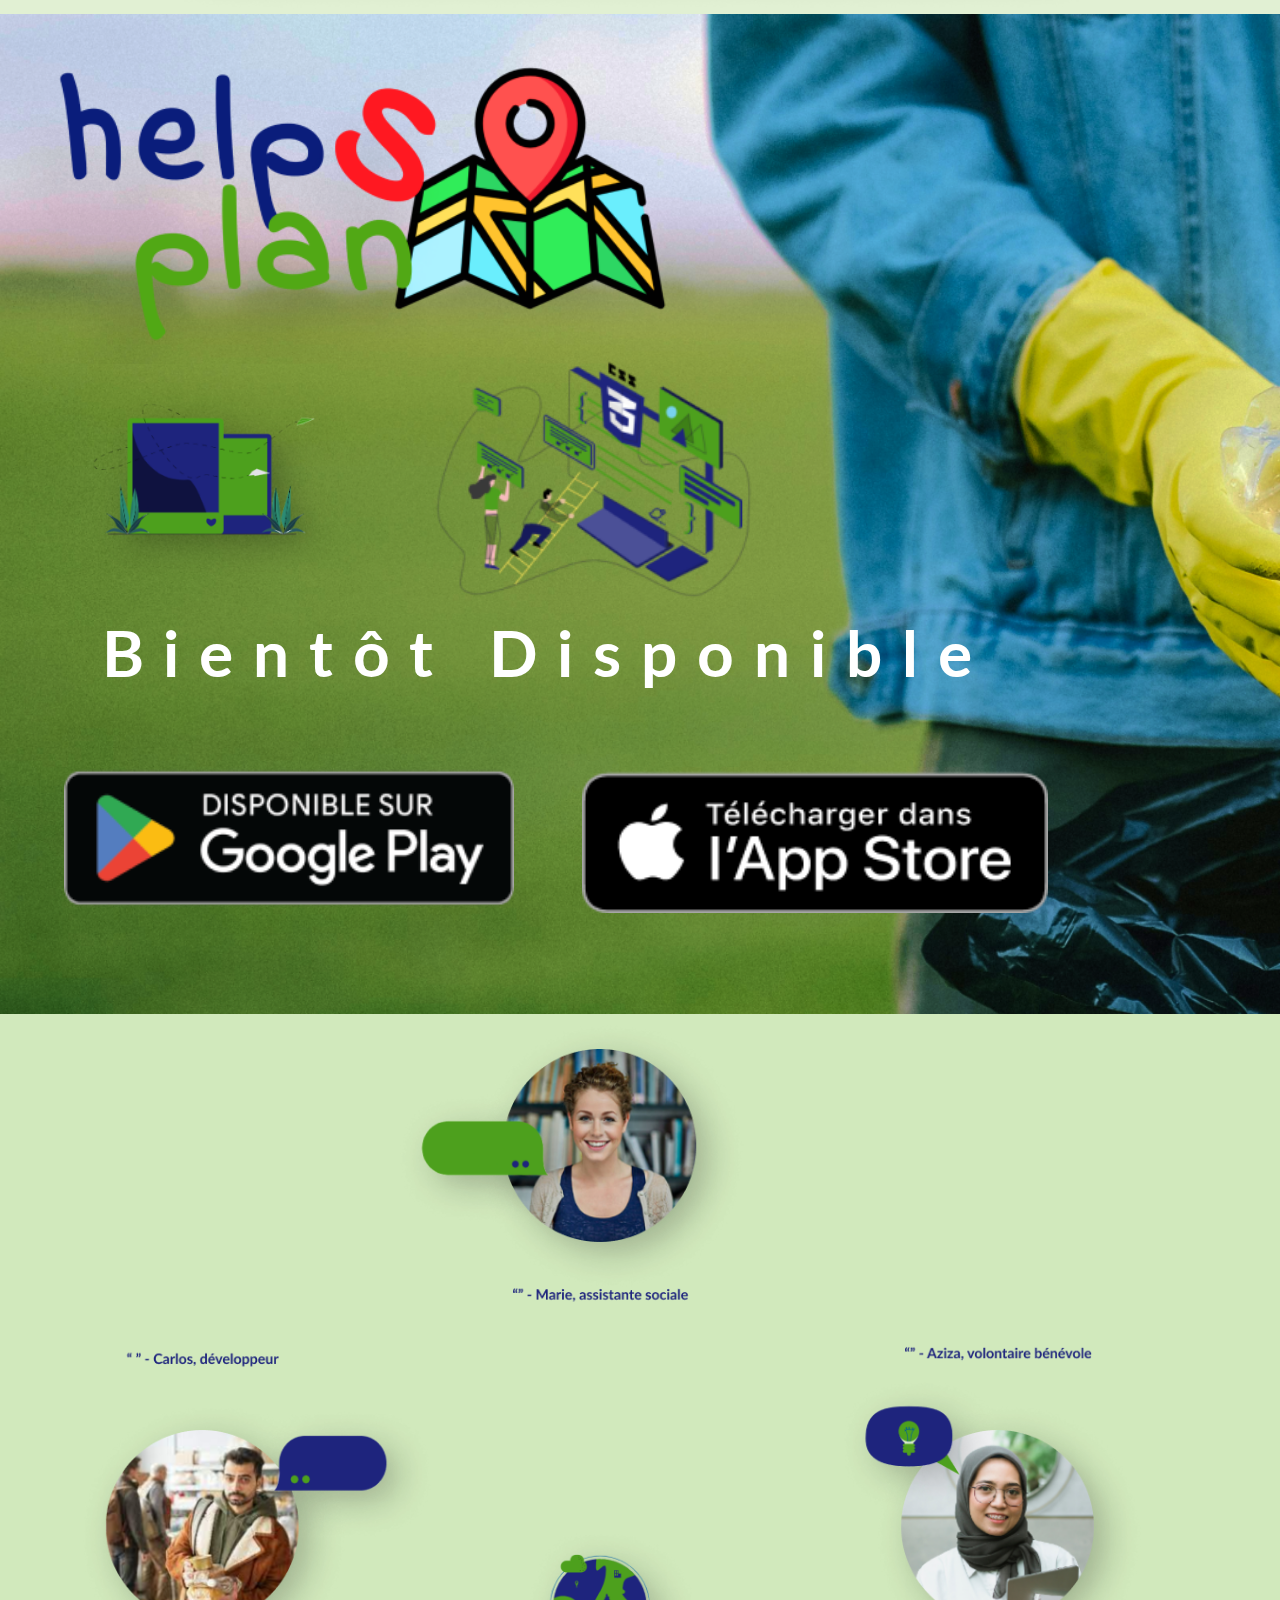
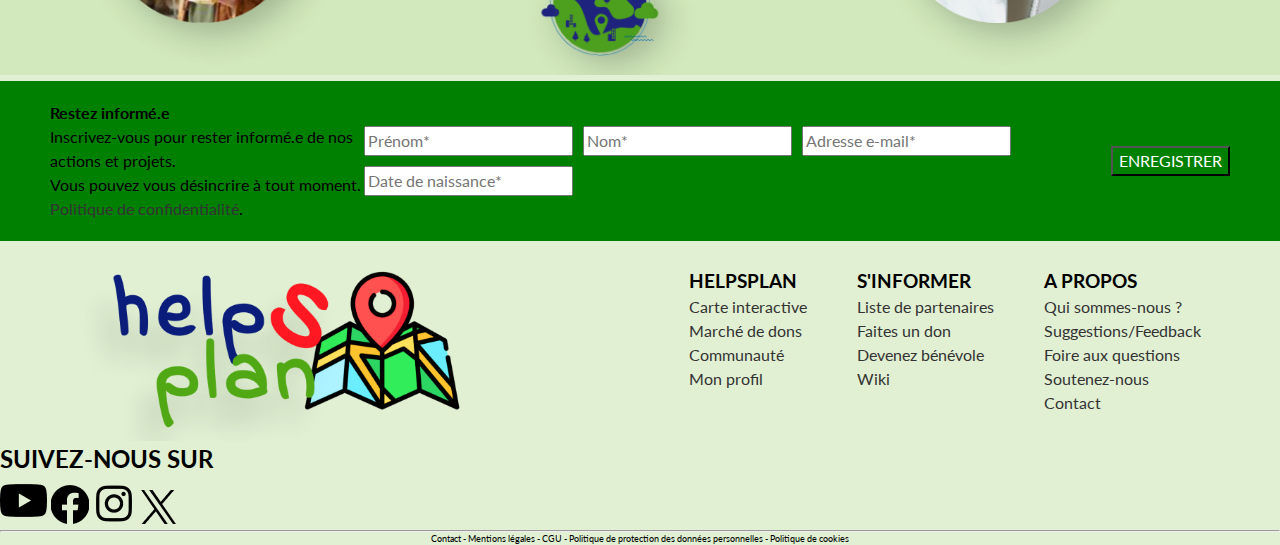
==== commit 6e6f1f64: "Peaufinage committed" ====
--- a/index.html
+++ b/index.html
@@ -94,8 +94,8 @@
         <section class="newsletter">
             <div class="inform">
                 <h4>Restez informé.e</h4>
-                <p>Inscrivez-vous pour rester informé.e de nos actions et projets.
-                    Vous pouvez vous désincrire à tout moment. <a href="">Politique de confidentialité</a>.
+                <p>Inscrivez-vous pour rester informé.e de nos actions et projets.<br>
+                    Vous pouvez vous désincrire à tout moment.<br> <a href="">Politique de confidentialité</a>.
                 </p>
             </div>
             <form>
@@ -105,7 +105,6 @@
                     <input type="email" placeholder="Adresse e-mail*">
                     <input type="text" placeholder="Date de naissance*">
                 </div>
-                    
                 <button type="submit" id="enregistrer">ENREGISTRER</button>
               </form>
         </section>
@@ -119,7 +118,7 @@
                     <li><a href="./Carte interactive/index.html">Carte interactive</a></li>
                     <li><a href="">Marché de dons</a></li>
                     <li><a href="">Communauté</a></li>
-                    <li><a href="">Mon profil</a></li>
+                    <li><a href="/Login/index.html">Mon profil</a></li>
                 </ul>
                 <ul>
                     <h3>S'INFORMER</h3>
@@ -131,10 +130,10 @@
                 <ul id="apropos">
                     <h3>A PROPOS</h3>
                     <li><a href="">Qui sommes-nous ?</a></li>
-                    <li><a href="">Suggestions/Feedback</a></li>
+                    <li><a href="/Actualités/helpsplan2.html">Suggestions/Feedback</a></li>
                     <li><a href="">Foire aux questions</a></li>
                     <li><a href="">Soutenez-nous</a></li>
-                    <li><a href="">Contact</a></li>
+                    <li><a href="/Actualités/helpsplan2.html">Contact</a></li>
                 </ul>
             </span>
         </div>
